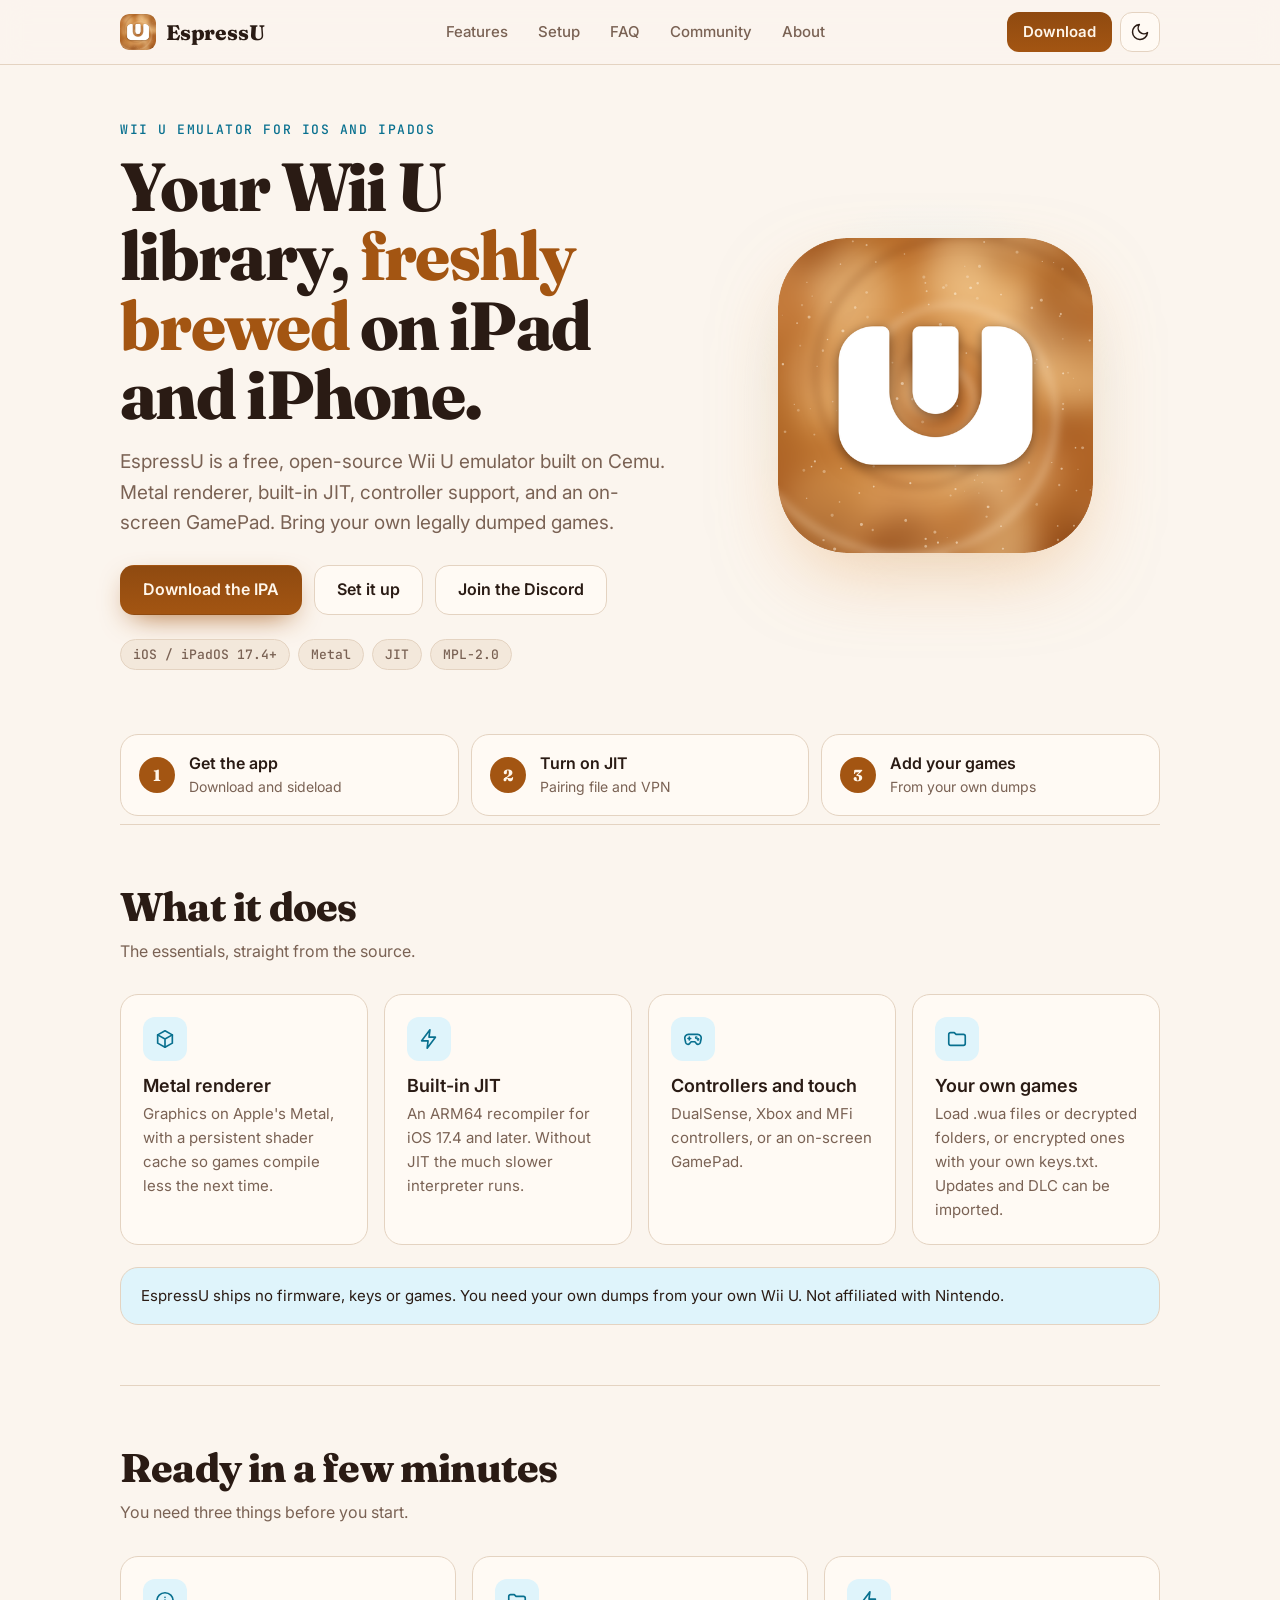
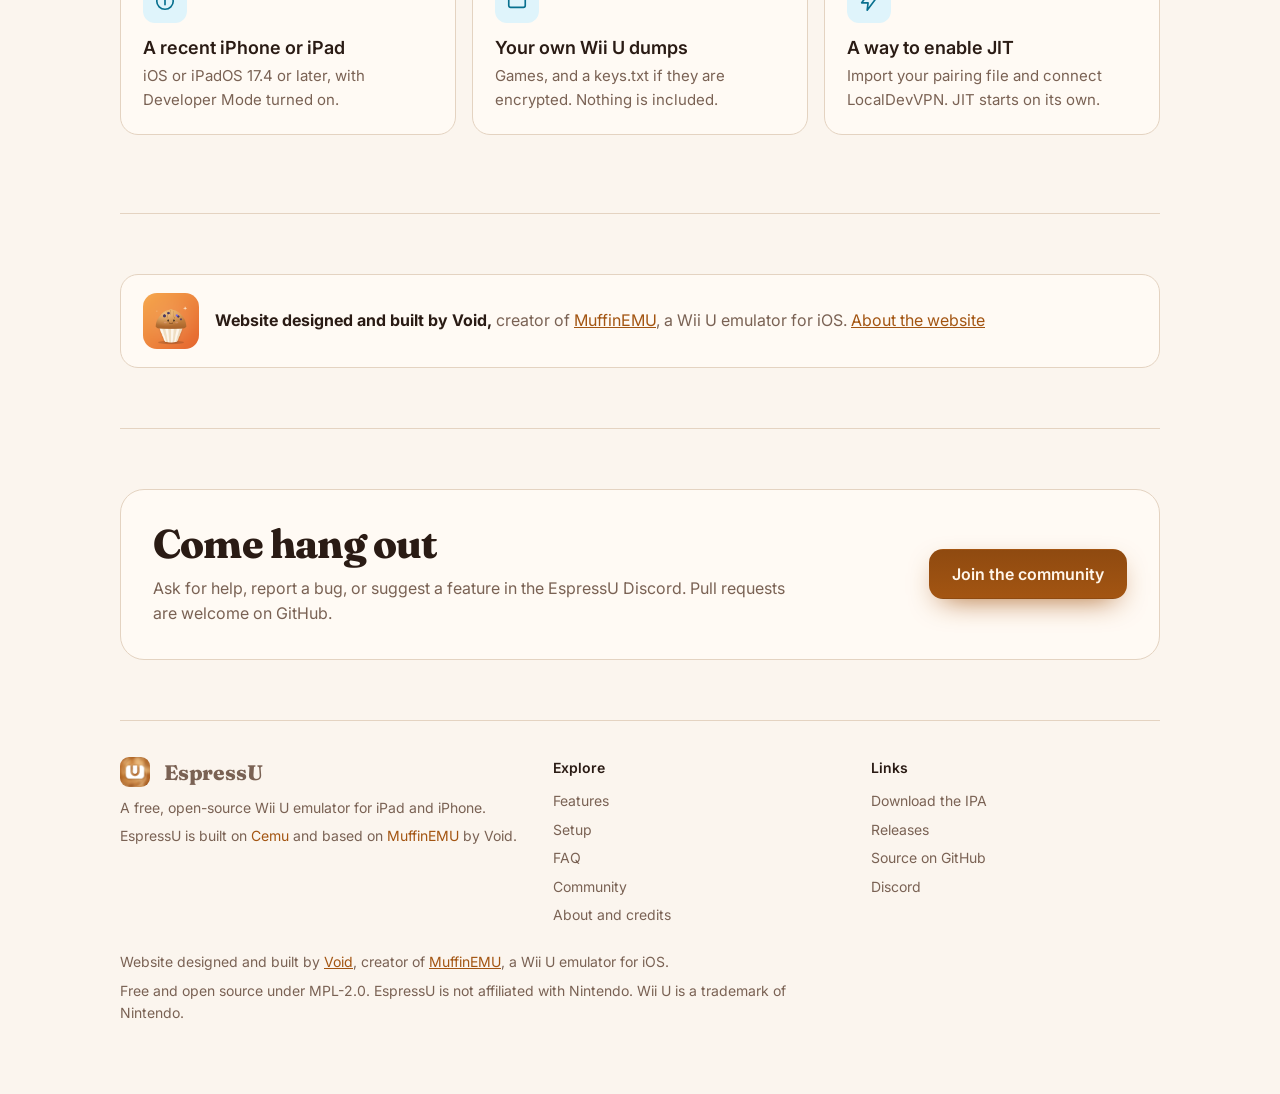
==== index.html @ 62f441fb "Initial commit" ====
<!doctype html>
<html lang="en">
<head>
<meta charset="utf-8">
<meta name="viewport" content="width=device-width, initial-scale=1, viewport-fit=cover">
<title>EspressU - Wii U games on iPad and iPhone</title>
<link rel="icon" href="assets/icon.png">
<meta name="description" content="EspressU is a free, open-source Wii U emulator for iPad and iPhone, built on Cemu. Bring your own legally dumped games.">
<meta name="author" content="Void (MuffinEMU)">
<meta property="og:title" content="EspressU - Wii U games on iPad and iPhone"><meta property="og:description" content="EspressU is a free, open-source Wii U emulator for iPad and iPhone, built on Cemu. Bring your own legally dumped games."><meta property="og:image" content="assets/icon.png"><meta property="og:image:alt" content="The EspressU app icon: a white Wii U logo on a swirl of coffee crema">
<link rel="preconnect" href="https://fonts.googleapis.com"><link rel="preconnect" href="https://fonts.gstatic.com" crossorigin>
<link href="https://fonts.googleapis.com/css2?family=Fraunces:opsz,wght@9..144,600;9..144,800&family=Inter:wght@400;500;600&family=JetBrains+Mono:wght@500&display=swap" rel="stylesheet">
<link rel="stylesheet" href="assets/style.css">
<script>try{var t=localStorage.getItem('espressu-theme');if(t)document.documentElement.setAttribute('data-theme',t)}catch(e){}</script>
</head>
<body>
<a class="skip" href="#main">Skip to content</a>
<header class="bar">
  <div class="bar-in">
    <a class="brand" href="index.html" aria-label="EspressU home"><img src="assets/icon.png" width="36" height="36" alt="">EspressU</a>
    <nav class="main" id="nav" aria-label="Main"><a href="features.html">Features</a><a href="setup.html">Setup</a><a href="faq.html">FAQ</a><a href="community.html">Community</a><a href="about.html">About</a></nav>
    <div class="tools">
      <a class="get" href="https://github.com/EspressU/EspressU-Emu/releases/download/v1.0/EspressU-1.0.ipa" download>Download</a>
      <button class="icon-btn" id="theme" type="button" aria-label="Switch light or dark theme" title="Theme"><svg viewBox="0 0 24 24" width="20" height="20" fill="none" stroke="currentColor" stroke-width="1.8" stroke-linecap="round" stroke-linejoin="round" aria-hidden="true"><path d="M21 12.8A9 9 0 1 1 11.2 3a7 7 0 0 0 9.8 9.8z"/></svg></button>
      <button class="icon-btn burger" id="burger" type="button" aria-label="Open menu" aria-expanded="false" aria-controls="nav"><svg viewBox="0 0 24 24" width="20" height="20" fill="none" stroke="currentColor" stroke-width="1.8" stroke-linecap="round" stroke-linejoin="round" aria-hidden="true"><path d="M4 7h16M4 12h16M4 17h16"/></svg></button>
    </div>
  </div>
  <div class="progress" id="progress"></div>
</header>
<div class="wrap">
<main id="main">
<div class="hero" id="top">
  <div>
    <div class="eyebrow">Wii U emulator for iOS and iPadOS</div>
    <h1>Your Wii U library, <em>freshly brewed</em> on iPad and iPhone.</h1>
    <p class="lead">EspressU is a free, open-source Wii U emulator built on Cemu. Metal renderer, built-in JIT, controller support, and an on-screen GamePad. Bring your own legally dumped games.</p>
    <div class="cta"><a class="btn main" href="https://github.com/EspressU/EspressU-Emu/releases/download/v1.0/EspressU-1.0.ipa" download>Download the IPA</a><a class="btn alt" href="setup.html">Set it up</a><a class="btn alt" href="https://discord.gg/HPRJGXTEt8">Join the Discord</a></div>
    <div class="pills"><span class="pill">iOS / iPadOS 17.4+</span><span class="pill">Metal</span><span class="pill">JIT</span><span class="pill">MPL-2.0</span></div>
  </div>
  <div class="art"><img src="assets/icon.png" alt="EspressU app icon"></div>
</div>
<div class="quick" aria-label="Quick start">
  <a href="setup.html#step-1"><span class="num">1</span><span><b>Get the app</b><span>Download and sideload</span></span></a>
  <a href="setup.html#step-4"><span class="num">2</span><span><b>Turn on JIT</b><span>Pairing file and VPN</span></span></a>
  <a href="setup.html#step-5"><span class="num">3</span><span><b>Add your games</b><span>From your own dumps</span></span></a>
</div>
<section id="features">
  <h2>What it does</h2><p class="sub">The essentials, straight from the source.</p>
  <div class="grid">
    <a class="card" href="features.html#graphics" style="text-decoration:none;display:block"><div class="ico"><svg viewBox="0 0 24 24" width="22" height="22" fill="none" stroke="currentColor" stroke-width="1.8" stroke-linecap="round" stroke-linejoin="round" aria-hidden="true"><path d="M12 3l8 4.5v9L12 21l-8-4.5v-9z"/><path d="M12 12l8-4.5M12 12L4 7.5M12 12v9"/></svg></div><h3>Metal renderer</h3><p>Graphics on Apple's Metal, with a persistent shader cache so games compile less the next time.</p></a>
    <a class="card" href="features.html#jit" style="text-decoration:none;display:block"><div class="ico"><svg viewBox="0 0 24 24" width="22" height="22" fill="none" stroke="currentColor" stroke-width="1.8" stroke-linecap="round" stroke-linejoin="round" aria-hidden="true"><path d="M13 2L4 14h7l-1 8 9-12h-7z"/></svg></div><h3>Built-in JIT</h3><p>An ARM64 recompiler for iOS 17.4 and later. Without JIT the much slower interpreter runs.</p></a>
    <a class="card" href="features.html#controls" style="text-decoration:none;display:block"><div class="ico"><svg viewBox="0 0 24 24" width="22" height="22" fill="none" stroke="currentColor" stroke-width="1.8" stroke-linecap="round" stroke-linejoin="round" aria-hidden="true"><path d="M7 7h10a4 4 0 0 1 3.9 4.9l-1 4.2a2.5 2.5 0 0 1-4.2.9L14 15h-4l-1.7 2a2.5 2.5 0 0 1-4.2-.9l-1-4.2A4 4 0 0 1 7 7z"/><path d="M8 10v3M6.5 11.5h3"/><circle cx="15.5" cy="10.5" r=".6"/><circle cx="17.5" cy="12.5" r=".6"/></svg></div><h3>Controllers and touch</h3><p>DualSense, Xbox and MFi controllers, or an on-screen GamePad.</p></a>
    <a class="card" href="features.html#games" style="text-decoration:none;display:block"><div class="ico"><svg viewBox="0 0 24 24" width="22" height="22" fill="none" stroke="currentColor" stroke-width="1.8" stroke-linecap="round" stroke-linejoin="round" aria-hidden="true"><path d="M3 7a2 2 0 0 1 2-2h4l2 2h8a2 2 0 0 1 2 2v8a2 2 0 0 1-2 2H5a2 2 0 0 1-2-2z"/></svg></div><h3>Your own games</h3><p>Load .wua files or decrypted folders, or encrypted ones with your own keys.txt. Updates and DLC can be imported.</p></a>
  </div>
  <div class="note">EspressU ships no firmware, keys or games. You need your own dumps from your own Wii U. Not affiliated with Nintendo.</div>
</section>
<section>
  <h2>Ready in a few minutes</h2><p class="sub">You need three things before you start.</p>
  <div class="cards3">
    <a class="card" href="setup.html" style="text-decoration:none;display:block"><div class="ico"><svg viewBox="0 0 24 24" width="22" height="22" fill="none" stroke="currentColor" stroke-width="1.8" stroke-linecap="round" stroke-linejoin="round" aria-hidden="true"><circle cx="12" cy="12" r="9"/><path d="M12 11v5M12 8h.01"/></svg></div><h3>A recent iPhone or iPad</h3><p>iOS or iPadOS 17.4 or later, with Developer Mode turned on.</p></a>
    <a class="card" href="faq.html" style="text-decoration:none;display:block"><div class="ico"><svg viewBox="0 0 24 24" width="22" height="22" fill="none" stroke="currentColor" stroke-width="1.8" stroke-linecap="round" stroke-linejoin="round" aria-hidden="true"><path d="M3 7a2 2 0 0 1 2-2h4l2 2h8a2 2 0 0 1 2 2v8a2 2 0 0 1-2 2H5a2 2 0 0 1-2-2z"/></svg></div><h3>Your own Wii U dumps</h3><p>Games, and a keys.txt if they are encrypted. Nothing is included.</p></a>
    <a class="card" href="setup.html#step-4" style="text-decoration:none;display:block"><div class="ico"><svg viewBox="0 0 24 24" width="22" height="22" fill="none" stroke="currentColor" stroke-width="1.8" stroke-linecap="round" stroke-linejoin="round" aria-hidden="true"><path d="M13 2L4 14h7l-1 8 9-12h-7z"/></svg></div><h3>A way to enable JIT</h3><p>Import your pairing file and connect LocalDevVPN. JIT starts on its own.</p></a>
  </div>
</section>
<section>
  <div class="byline"><img src="assets/muffinemu.png" width="56" height="56" alt="The MuffinEMU icon, a smiling muffin"><p><strong>Website designed and built by Void,</strong> creator of <a href="https://github.com/MuffinEMU/Muffin-EMU">MuffinEMU</a>, a Wii U emulator for iOS. <a href="about.html#built-by">About the website</a></p></div>
</section>
<section>
  <div class="community"><div><h2>Come hang out</h2><p class="sub" style="margin:0">Ask for help, report a bug, or suggest a feature in the EspressU Discord. Pull requests are welcome on GitHub.</p></div><a class="btn main" href="community.html">Join the community</a></div>
</section>
</main>
<footer>
  <div class="foot-grid">
    <div><a class="brand" href="index.html" style="margin-bottom:10px"><img src="assets/icon.png" width="30" height="30" alt="">EspressU</a>
      <p>A free, open-source Wii U emulator for iPad and iPhone.</p>
      <p>EspressU is built on <a href="https://github.com/cemu-project/Cemu">Cemu</a> and based on <a href="https://github.com/MuffinEMU/Muffin-EMU">MuffinEMU</a> by Void.</p></div>
    <div><p class="ft">Explore</p><a href="features.html">Features</a><a href="setup.html">Setup</a><a href="faq.html">FAQ</a><a href="community.html">Community</a><a href="about.html">About and credits</a></div>
    <div><p class="ft">Links</p><a href="https://github.com/EspressU/EspressU-Emu/releases/download/v1.0/EspressU-1.0.ipa" download>Download the IPA</a><a href="https://github.com/EspressU/EspressU-Emu/releases">Releases</a><a href="https://github.com/EspressU/EspressU-Emu">Source on GitHub</a><a href="https://discord.gg/HPRJGXTEt8">Discord</a></div>
  </div>
  <p style="margin-top:22px">Website designed and built by <a href="about.html#built-by">Void</a>, creator of <a href="https://github.com/MuffinEMU/Muffin-EMU">MuffinEMU</a>, a Wii U emulator for iOS.</p>
  <p>Free and open source under MPL-2.0. EspressU is not affiliated with Nintendo. Wii U is a trademark of Nintendo.</p>
</footer>
</div>
<a class="icon-btn top" id="totop" href="#main" aria-label="Back to top"><svg viewBox="0 0 24 24" width="20" height="20" fill="none" stroke="currentColor" stroke-width="1.8" stroke-linecap="round" stroke-linejoin="round" aria-hidden="true"><path d="M6 15l6-6 6 6"/></svg></a>
<div class="toast" id="toast" role="status" aria-live="polite"></div>
<script src="assets/site.js"></script>
</body>
</html>
---- assets/style.css ----
:root{
  --bg:#1a1210; --bg2:#231916; --card:#2b201c; --line:#3d2e28;
  --fg:#f6ece3; --muted:#bfa99b; --crema:#e8a766; --crema2:#f4c48d; --blue:#35c3f0; --blue-d:#0b2a36;
  --glass:rgba(26,18,16,.78); --radius:18px; --ok:#7bd88f; --on:#2a1608;
}
@media (prefers-color-scheme: light){
  :root:not([data-theme="dark"]){
    --bg:#fbf5ee; --bg2:#f3e8db; --card:#fffaf4; --line:#e4d3c1;
    --fg:#2a1b14; --muted:#7a6254; --crema:#a35512; --crema2:#8f4a10; --blue:#08708f; --blue-d:#dff4fb;
    --glass:rgba(251,245,238,.82); --ok:#1f8a3b; --on:#fff6ea;
  }
}
:root[data-theme="light"]{
  --bg:#fbf5ee; --bg2:#f3e8db; --card:#fffaf4; --line:#e4d3c1;
  --fg:#2a1b14; --muted:#7a6254; --crema:#a35512; --crema2:#8f4a10; --blue:#08708f; --blue-d:#dff4fb;
  --glass:rgba(251,245,238,.82); --ok:#1f8a3b; --on:#fff6ea;
}
*{box-sizing:border-box}
html{scroll-behavior:smooth;scroll-padding-top:84px}
@media (prefers-reduced-motion: reduce){html{scroll-behavior:auto}*{animation:none!important;transition:none!important}}
body{margin:0;background:var(--bg);color:var(--fg);font:16px/1.6 Inter,system-ui,sans-serif;
  padding-left:max(16px,env(safe-area-inset-left,0px));padding-right:max(16px,env(safe-area-inset-right,0px));}
a{color:inherit}
:focus-visible{outline:3px solid var(--blue);outline-offset:3px;border-radius:8px}
.wrap{max-width:1040px;margin:0 auto}
.skip{position:absolute;left:-999px;top:8px;background:var(--crema);color:var(--on);padding:8px 14px;border-radius:10px;z-index:50}
.skip:focus{left:8px}

/* header */
.bar{position:sticky;top:0;z-index:40;margin:0 calc(50% - 50vw);padding:0 max(16px,calc(50vw - 520px));background:var(--glass);
  backdrop-filter:saturate(1.4) blur(14px);-webkit-backdrop-filter:saturate(1.4) blur(14px);border-bottom:1px solid var(--line)}
.bar-in{display:flex;align-items:center;justify-content:space-between;gap:12px;height:64px}
.progress{position:absolute;left:0;bottom:-1px;height:2px;width:0;background:linear-gradient(90deg,var(--blue),var(--crema))}
.brand{display:flex;align-items:center;gap:10px;font:800 21px Fraunces,Georgia,serif;text-decoration:none;letter-spacing:-.01em}
.brand img{border-radius:9px}
nav.main{display:flex;gap:4px;align-items:center}
nav.main a{padding:8px 13px;border-radius:999px;text-decoration:none;color:var(--muted);font-weight:500;font-size:15px;transition:background .15s,color .15s}
nav.main a:hover{background:var(--bg2);color:var(--fg)}
nav.main a[aria-current]{background:var(--bg2);color:var(--fg);box-shadow:inset 0 -2px 0 var(--crema)}
.tools{display:flex;gap:8px;align-items:center}
.icon-btn{width:40px;height:40px;padding:0;line-height:1;-webkit-appearance:none;appearance:none;border-radius:12px;border:1px solid var(--line);background:var(--card);color:var(--fg);display:grid;place-items:center;cursor:pointer}
.icon-btn:hover{border-color:var(--blue)}
.burger{display:none}
.get{display:inline-flex;align-items:center;justify-content:center;height:40px;padding:0 16px;line-height:1.2;border-radius:12px;font-weight:600;font-size:15px;text-decoration:none;
  background:linear-gradient(180deg,var(--crema2),var(--crema));color:var(--on)}
.get:hover{filter:brightness(1.06)}

/* hero */
.hero{display:grid;grid-template-columns:1.1fr .9fr;gap:40px;align-items:center;padding:56px 0 64px}
.hero>*{min-width:0}
.eyebrow{font:500 13px 'JetBrains Mono',monospace;letter-spacing:.12em;text-transform:uppercase;color:var(--blue)}
h1{font:800 clamp(38px,6.4vw,68px)/1.02 Fraunces,Georgia,serif;letter-spacing:-.025em;margin:14px 0 18px;text-wrap:balance}
h1 em{font-style:normal;color:var(--crema)}
.lead{font-size:19px;color:var(--muted);max-width:34em;margin:0 0 26px}
.cta{display:flex;gap:12px;flex-wrap:wrap}
.btn{display:inline-flex;align-items:center;justify-content:center;text-align:center;gap:8px;min-height:50px;padding:0 22px;line-height:1.2;-webkit-appearance:none;appearance:none;border-radius:14px;font-weight:600;text-decoration:none;border:1px solid var(--line);cursor:pointer;font:inherit;font-weight:600;color:inherit;background:none}
.btn.main{background:linear-gradient(180deg,var(--crema2),var(--crema));color:var(--on);border-color:transparent;box-shadow:0 10px 30px -12px var(--crema)}
.btn.main:hover{filter:brightness(1.06)}
.btn.alt{background:var(--card)}
.btn.alt:hover{border-color:var(--blue)}
.pills{display:flex;gap:8px;flex-wrap:wrap;margin-top:24px}
.pill{font:500 13px 'JetBrains Mono',monospace;padding:6px 12px;border-radius:999px;background:var(--bg2);border:1px solid var(--line);color:var(--muted)}
.art{position:relative;aspect-ratio:1/1;max-width:100%;display:grid;place-items:center}
.art::before{content:"";position:absolute;inset:4%;border-radius:50%;background:radial-gradient(circle,var(--blue-d),transparent 68%)}
.art img{position:relative;width:70%;height:auto;border-radius:22%;box-shadow:0 30px 80px -20px rgba(232,167,102,.55)}

/* quick path */
.quick{display:grid;grid-template-columns:repeat(3,1fr);gap:12px;margin:0 0 8px}
.quick a{display:flex;gap:14px;align-items:center;padding:16px 18px;border:1px solid var(--line);border-radius:var(--radius);background:var(--card);text-decoration:none;transition:border-color .15s,transform .15s}
.quick a:hover{border-color:var(--blue);transform:translateY(-2px)}
.quick b{font-weight:600}
.quick span span{display:block;color:var(--muted);font-size:14px}
.quick .num{display:grid;color:var(--on)}
.num{flex:none;width:36px;height:36px;border-radius:50%;background:var(--crema);color:var(--on);display:grid;place-items:center;font:800 16px Fraunces,serif}

section{padding:60px 0;border-top:1px solid var(--line)}
section.first{border-top:0}
h2{font:800 clamp(28px,4.5vw,40px)/1.1 Fraunces,Georgia,serif;letter-spacing:-.02em;margin:0 0 10px;text-wrap:balance}
.sub{color:var(--muted);margin:0 0 30px;max-width:40em}
.grid{display:grid;grid-template-columns:repeat(auto-fit,minmax(230px,1fr));gap:16px}
.card{background:var(--card);border:1px solid var(--line);border-radius:var(--radius);padding:22px}
.card h3,.card h2{margin:0 0 6px;font:600 18px Inter,sans-serif;letter-spacing:0}
.card p{margin:0;color:var(--muted);font-size:15px}
.ico{width:44px;height:44px;border-radius:12px;display:grid;place-items:center;background:var(--blue-d);color:var(--blue);margin-bottom:14px}
.note{margin-top:22px;padding:16px 20px;border-radius:var(--radius);background:var(--blue-d);border:1px solid var(--line);font-size:15px}

/* setup checklist */
.setup-head{display:flex;align-items:end;justify-content:space-between;gap:16px;flex-wrap:wrap;margin-bottom:6px}
.meter{display:flex;align-items:center;gap:12px;color:var(--muted);font-size:14px}
.meter-bar{width:160px;height:8px;border-radius:99px;background:var(--bg2);overflow:hidden;border:1px solid var(--line)}
.meter-bar i{display:block;height:100%;width:0;background:linear-gradient(90deg,var(--blue),var(--ok));transition:width .3s}
ol.steps{list-style:none;margin:0;padding:0;display:grid;gap:12px}
ol.steps li{background:var(--card);border:1px solid var(--line);border-radius:var(--radius);padding:16px 18px;display:grid;grid-template-columns:auto 1fr auto;gap:14px;align-items:center;transition:border-color .2s,opacity .2s}
ol.steps li.done{opacity:.62;border-color:var(--ok)}
ol.steps li.done .t{text-decoration:line-through;text-decoration-color:var(--muted)}
.chk{appearance:none;width:30px;height:30px;border-radius:50%;border:2px solid var(--line);background:var(--bg2);cursor:pointer;display:grid;place-items:center;margin:0;flex:none}
.chk:checked{background:var(--ok);border-color:var(--ok)}
.chk:checked::after{content:"";width:8px;height:14px;border:solid #0d2514;border-width:0 3px 3px 0;transform:rotate(45deg) translate(-1px,-1px)}
.steps .t{font-weight:600;display:block}
.steps .d{color:var(--muted);font-size:15px}
.steps .act{display:flex;gap:8px;flex-wrap:wrap;justify-content:flex-end;align-items:center;align-self:center}
.mini{display:inline-flex;align-items:center;justify-content:center;text-align:center;min-height:40px;padding:0 16px;line-height:1.2;-webkit-appearance:none;appearance:none;border-radius:10px;border:1px solid var(--line);background:var(--bg2);font-weight:600;font-size:14px;text-decoration:none;color:inherit;cursor:pointer;font-family:inherit}
.mini:hover{border-color:var(--blue)}
.mini.dl{background:linear-gradient(180deg,var(--crema2),var(--crema));color:var(--on);border-color:transparent}
.reset{background:none;border:0;color:var(--muted);text-decoration:underline;cursor:pointer;font:inherit;font-size:14px;padding:0}

/* themes */
.chips{display:flex;flex-wrap:wrap;gap:8px}
.chip{padding:7px 14px;border-radius:999px;background:var(--card);border:1px solid var(--line);font-size:14px}

/* faq */
details{background:var(--card);border:1px solid var(--line);border-radius:var(--radius);padding:0 20px;margin-bottom:10px}
details[open]{border-color:var(--blue)}
summary{cursor:pointer;padding:16px 0;font-weight:600;list-style:none;display:flex;justify-content:space-between;gap:16px;align-items:center}
summary::-webkit-details-marker{display:none}
summary::after{content:"+";font:600 22px Inter;color:var(--blue);transition:transform .2s}
details[open] summary::after{transform:rotate(45deg)}
details p{margin:0 0 16px;color:var(--muted)}

.community{display:grid;grid-template-columns:1fr auto;gap:24px;align-items:center;background:var(--card);border:1px solid var(--line);border-radius:24px;padding:32px}
.community>*{min-width:0}
footer{padding:36px 0 64px;border-top:1px solid var(--line);color:var(--muted);font-size:14px}
footer p{margin:6px 0;max-width:48em}
footer a{color:var(--crema)}
.top{position:fixed;right:max(16px,env(safe-area-inset-right,0px));bottom:max(16px,env(safe-area-inset-bottom,0px));opacity:0;pointer-events:none;transition:opacity .2s;z-index:30}
.top.show{opacity:1;pointer-events:auto}
.toast{position:fixed;left:50%;bottom:24px;transform:translateX(-50%) translateY(20px);background:var(--fg);color:var(--bg);padding:10px 18px;border-radius:12px;font-size:14px;opacity:0;transition:.2s;z-index:60;pointer-events:none}
.toast.show{opacity:1;transform:translateX(-50%)}

@media (max-width:820px){
  nav.main{position:absolute;left:0;right:0;top:64px;flex-direction:column;align-items:stretch;padding:10px max(16px,env(safe-area-inset-left,0px)) 14px;background:var(--bg);border-bottom:1px solid var(--line);display:none}
  nav.main.open{display:flex}
  nav.main a{padding:12px 14px;font-size:16px}
  .burger{display:grid}
  .get{display:none}
  .hero{grid-template-columns:1fr;padding:32px 0 44px}
  .art{max-width:240px;margin:0 auto;order:-1}
  .quick{grid-template-columns:1fr}
  .community{grid-template-columns:1fr}
  ol.steps li{grid-template-columns:auto 1fr}
  ol.steps .act{grid-column:1/-1;justify-content:center}
}

/* inner pages */
.page-hero{padding:48px 0 28px}
.crumb{font:500 13px 'JetBrains Mono',monospace;letter-spacing:.08em;text-transform:uppercase;color:var(--muted);margin-bottom:10px}
.crumb a{color:var(--blue);text-decoration:none}
.page-hero h1{font-size:clamp(34px,5.4vw,54px);margin:6px 0 12px}
.split{display:grid;grid-template-columns:220px 1fr;gap:40px;align-items:start}
.split>*{min-width:0}
.toc{position:sticky;top:90px;display:grid;gap:2px;font-size:15px}
.toc a{padding:7px 12px;border-radius:10px;color:var(--muted);text-decoration:none;border-left:2px solid var(--line)}
.toc a:hover{color:var(--fg);background:var(--bg2)}
.toc a[aria-current="true"]{color:var(--fg);border-left-color:var(--crema);background:var(--bg2)}
.block{padding:8px 0 40px}
.block h2{font-size:clamp(24px,3.4vw,32px);margin:0 0 10px}
.prose p{max-width:44em;color:var(--muted);margin:0 0 14px}
.prose ul{color:var(--muted);padding-left:20px;max-width:44em}
.prose li{margin:6px 0}
.prose strong{color:var(--fg)}
.cards3{display:grid;grid-template-columns:repeat(auto-fit,minmax(260px,1fr));gap:16px;margin:18px 0}
.next{display:flex;justify-content:space-between;align-items:center;gap:12px;flex-wrap:wrap;margin:40px 0 0;padding:28px 0;border-top:1px solid var(--line)}
.search{width:100%;max-width:460px;padding:12px 16px;border-radius:14px;border:1px solid var(--line);background:var(--card);color:var(--fg);font:inherit;margin-bottom:20px}
.empty{color:var(--muted);display:none}
.kbd{font:500 13px 'JetBrains Mono',monospace;background:var(--bg2);border:1px solid var(--line);border-radius:6px;padding:1px 7px}
.foot-grid{display:grid;grid-template-columns:1.4fr 1fr 1fr;gap:28px;align-items:start}
.foot-grid .ft{margin:0 0 8px;color:var(--fg);font-size:14px;font-weight:600}
.foot-grid a{display:block;color:var(--muted);text-decoration:none;padding:3px 0}
.foot-grid a:hover{color:var(--crema)}
.foot-grid p a{display:inline;padding:0;color:var(--crema)}
.foot-grid .brand{display:flex;padding:0;gap:14px}
@media (max-width:820px){.split{grid-template-columns:1fr}.toc{position:static;grid-auto-flow:column;overflow-x:auto;gap:6px}.toc a{border-left:0;border-bottom:2px solid var(--line);white-space:nowrap}.foot-grid{grid-template-columns:1fr}}

.byline{display:flex;gap:16px;align-items:center;padding:18px 22px;border:1px solid var(--line);border-radius:var(--radius);background:var(--card)}
.byline img{border-radius:14px;flex:none}
.byline p{margin:0;color:var(--muted)}
.byline strong{color:var(--fg)}
.byline a{color:var(--crema)}
.byline.big{align-items:flex-start;margin:6px 0 18px}
.byline.big img{border-radius:18px}
.byline.big p+p{margin-top:10px}
@media (max-width:560px){.byline.big{flex-direction:column}}
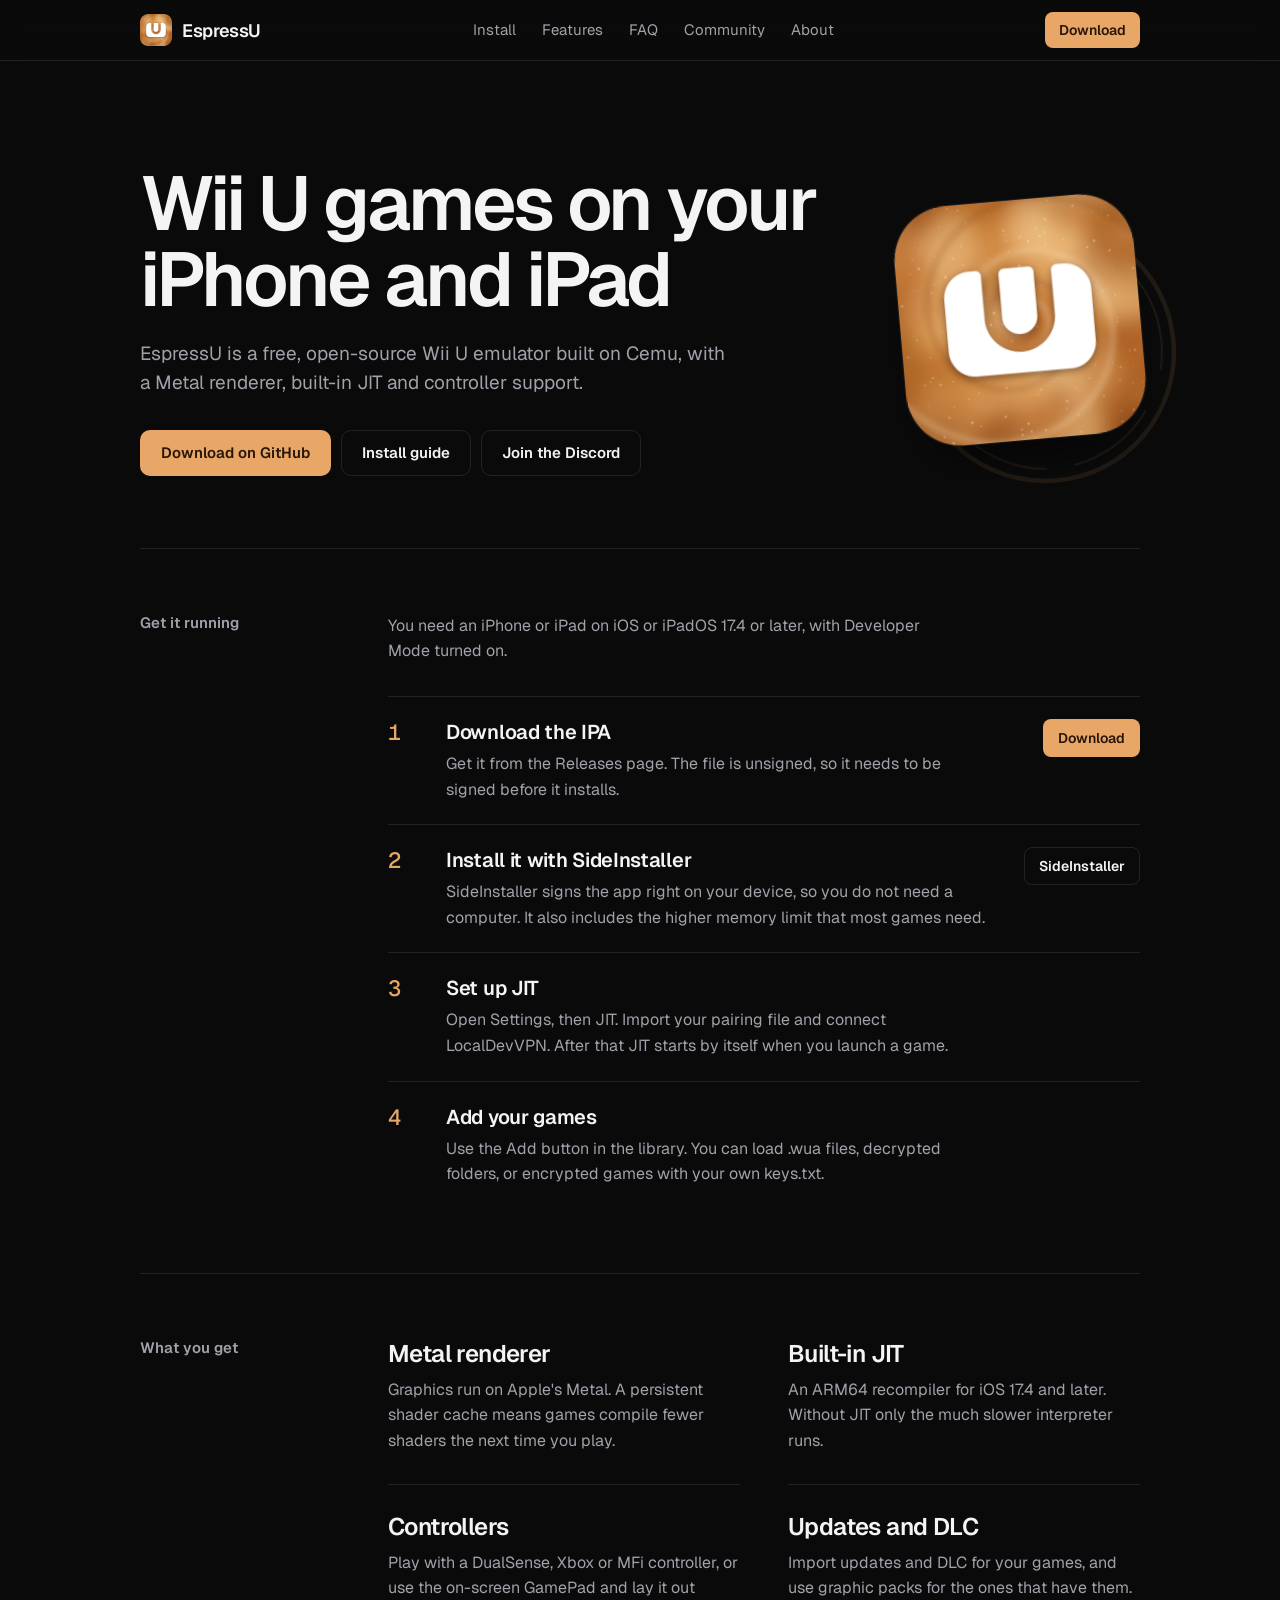
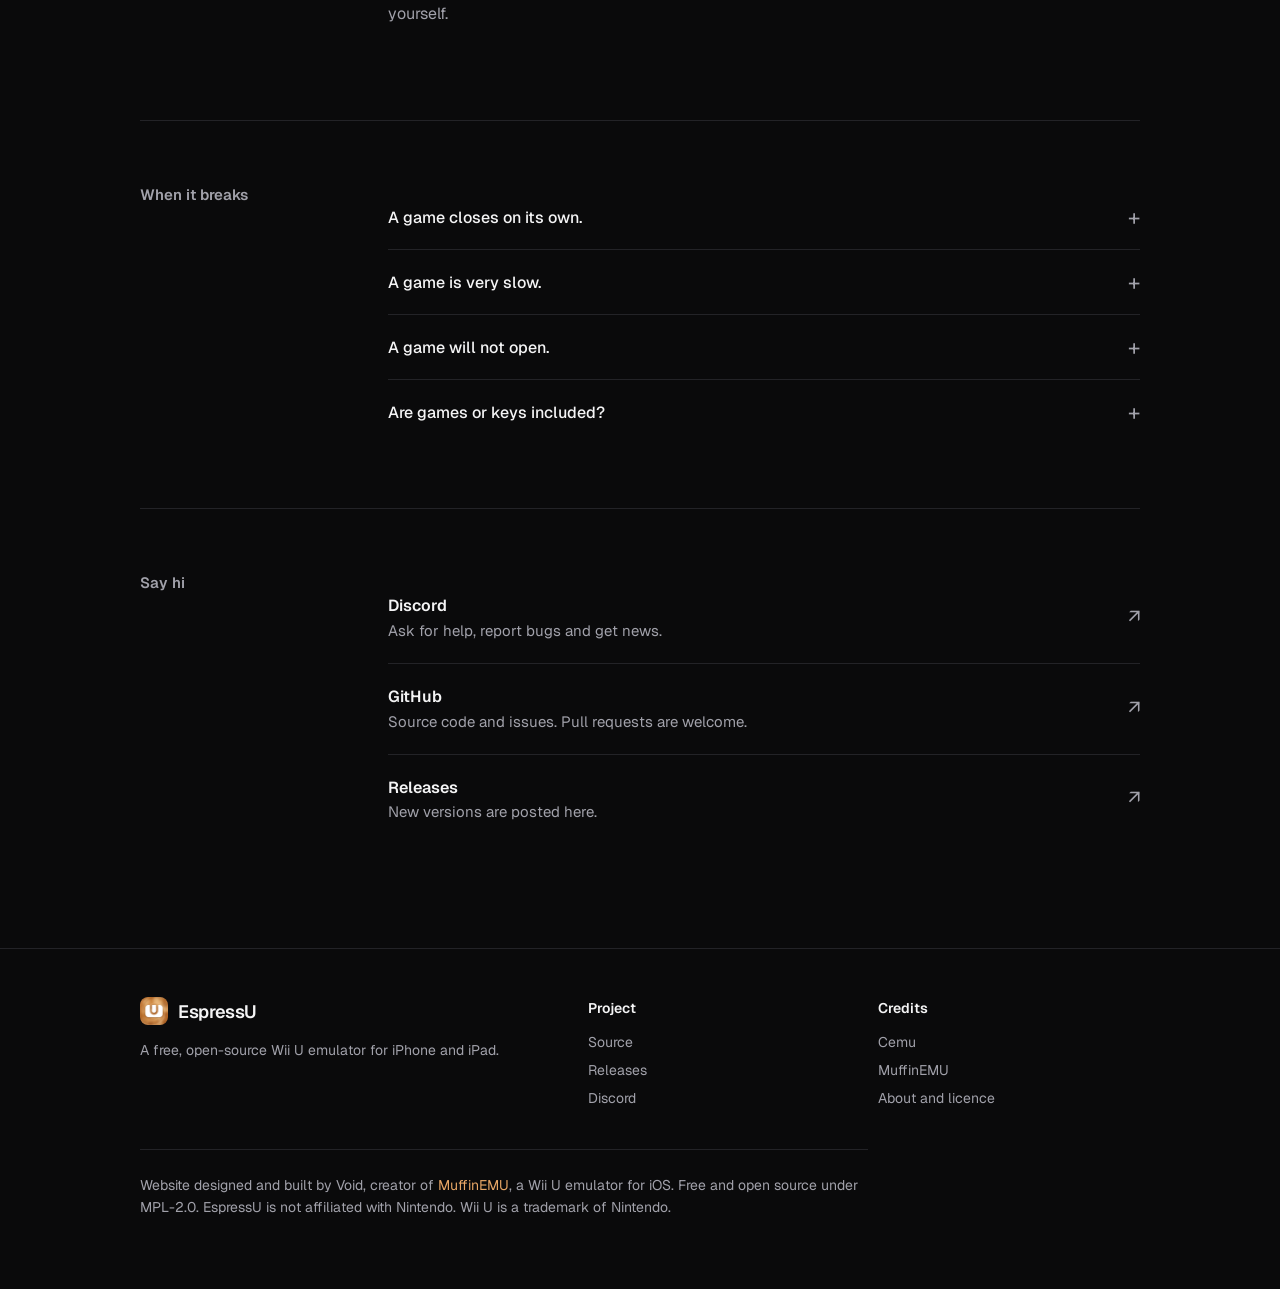
==== commit 98148233: "Redesign website as a single dark page Rebuild the site as one page with Install, Features, FAQ and " ====
--- a/index.html
+++ b/index.html
@@ -1,88 +1,51 @@
-<!doctype html>
-<html lang="en">
-<head>
-<meta charset="utf-8">
-<meta name="viewport" content="width=device-width, initial-scale=1, viewport-fit=cover">
-<title>EspressU - Wii U games on iPad and iPhone</title>
-<link rel="icon" href="assets/icon.png">
-<meta name="description" content="EspressU is a free, open-source Wii U emulator for iPad and iPhone, built on Cemu. Bring your own legally dumped games.">
-<meta name="author" content="Void (MuffinEMU)">
-<meta property="og:title" content="EspressU - Wii U games on iPad and iPhone"><meta property="og:description" content="EspressU is a free, open-source Wii U emulator for iPad and iPhone, built on Cemu. Bring your own legally dumped games."><meta property="og:image" content="assets/icon.png"><meta property="og:image:alt" content="The EspressU app icon: a white Wii U logo on a swirl of coffee crema">
-<link rel="preconnect" href="https://fonts.googleapis.com"><link rel="preconnect" href="https://fonts.gstatic.com" crossorigin>
-<link href="https://fonts.googleapis.com/css2?family=Fraunces:opsz,wght@9..144,600;9..144,800&family=Inter:wght@400;500;600&family=JetBrains+Mono:wght@500&display=swap" rel="stylesheet">
-<link rel="stylesheet" href="assets/style.css">
-<script>try{var t=localStorage.getItem('espressu-theme');if(t)document.documentElement.setAttribute('data-theme',t)}catch(e){}</script>
-</head>
-<body>
-<a class="skip" href="#main">Skip to content</a>
-<header class="bar">
-  <div class="bar-in">
-    <a class="brand" href="index.html" aria-label="EspressU home"><img src="assets/icon.png" width="36" height="36" alt="">EspressU</a>
-    <nav class="main" id="nav" aria-label="Main"><a href="features.html">Features</a><a href="setup.html">Setup</a><a href="faq.html">FAQ</a><a href="community.html">Community</a><a href="about.html">About</a></nav>
-    <div class="tools">
-      <a class="get" href="https://github.com/EspressU/EspressU-Emu/releases/download/v1.0/EspressU-1.0.ipa" download>Download</a>
-      <button class="icon-btn" id="theme" type="button" aria-label="Switch light or dark theme" title="Theme"><svg viewBox="0 0 24 24" width="20" height="20" fill="none" stroke="currentColor" stroke-width="1.8" stroke-linecap="round" stroke-linejoin="round" aria-hidden="true"><path d="M21 12.8A9 9 0 1 1 11.2 3a7 7 0 0 0 9.8 9.8z"/></svg></button>
-      <button class="icon-btn burger" id="burger" type="button" aria-label="Open menu" aria-expanded="false" aria-controls="nav"><svg viewBox="0 0 24 24" width="20" height="20" fill="none" stroke="currentColor" stroke-width="1.8" stroke-linecap="round" stroke-linejoin="round" aria-hidden="true"><path d="M4 7h16M4 12h16M4 17h16"/></svg></button>
-    </div>
-  </div>
-  <div class="progress" id="progress"></div>
-</header>
-<div class="wrap">
-<main id="main">
-<div class="hero" id="top">
-  <div>
-    <div class="eyebrow">Wii U emulator for iOS and iPadOS</div>
-    <h1>Your Wii U library, <em>freshly brewed</em> on iPad and iPhone.</h1>
-    <p class="lead">EspressU is a free, open-source Wii U emulator built on Cemu. Metal renderer, built-in JIT, controller support, and an on-screen GamePad. Bring your own legally dumped games.</p>
-    <div class="cta"><a class="btn main" href="https://github.com/EspressU/EspressU-Emu/releases/download/v1.0/EspressU-1.0.ipa" download>Download the IPA</a><a class="btn alt" href="setup.html">Set it up</a><a class="btn alt" href="https://discord.gg/HPRJGXTEt8">Join the Discord</a></div>
-    <div class="pills"><span class="pill">iOS / iPadOS 17.4+</span><span class="pill">Metal</span><span class="pill">JIT</span><span class="pill">MPL-2.0</span></div>
-  </div>
-  <div class="art"><img src="assets/icon.png" alt="EspressU app icon"></div>
-</div>
-<div class="quick" aria-label="Quick start">
-  <a href="setup.html#step-1"><span class="num">1</span><span><b>Get the app</b><span>Download and sideload</span></span></a>
-  <a href="setup.html#step-4"><span class="num">2</span><span><b>Turn on JIT</b><span>Pairing file and VPN</span></span></a>
-  <a href="setup.html#step-5"><span class="num">3</span><span><b>Add your games</b><span>From your own dumps</span></span></a>
-</div>
-<section id="features">
-  <h2>What it does</h2><p class="sub">The essentials, straight from the source.</p>
-  <div class="grid">
-    <a class="card" href="features.html#graphics" style="text-decoration:none;display:block"><div class="ico"><svg viewBox="0 0 24 24" width="22" height="22" fill="none" stroke="currentColor" stroke-width="1.8" stroke-linecap="round" stroke-linejoin="round" aria-hidden="true"><path d="M12 3l8 4.5v9L12 21l-8-4.5v-9z"/><path d="M12 12l8-4.5M12 12L4 7.5M12 12v9"/></svg></div><h3>Metal renderer</h3><p>Graphics on Apple's Metal, with a persistent shader cache so games compile less the next time.</p></a>
-    <a class="card" href="features.html#jit" style="text-decoration:none;display:block"><div class="ico"><svg viewBox="0 0 24 24" width="22" height="22" fill="none" stroke="currentColor" stroke-width="1.8" stroke-linecap="round" stroke-linejoin="round" aria-hidden="true"><path d="M13 2L4 14h7l-1 8 9-12h-7z"/></svg></div><h3>Built-in JIT</h3><p>An ARM64 recompiler for iOS 17.4 and later. Without JIT the much slower interpreter runs.</p></a>
-    <a class="card" href="features.html#controls" style="text-decoration:none;display:block"><div class="ico"><svg viewBox="0 0 24 24" width="22" height="22" fill="none" stroke="currentColor" stroke-width="1.8" stroke-linecap="round" stroke-linejoin="round" aria-hidden="true"><path d="M7 7h10a4 4 0 0 1 3.9 4.9l-1 4.2a2.5 2.5 0 0 1-4.2.9L14 15h-4l-1.7 2a2.5 2.5 0 0 1-4.2-.9l-1-4.2A4 4 0 0 1 7 7z"/><path d="M8 10v3M6.5 11.5h3"/><circle cx="15.5" cy="10.5" r=".6"/><circle cx="17.5" cy="12.5" r=".6"/></svg></div><h3>Controllers and touch</h3><p>DualSense, Xbox and MFi controllers, or an on-screen GamePad.</p></a>
-    <a class="card" href="features.html#games" style="text-decoration:none;display:block"><div class="ico"><svg viewBox="0 0 24 24" width="22" height="22" fill="none" stroke="currentColor" stroke-width="1.8" stroke-linecap="round" stroke-linejoin="round" aria-hidden="true"><path d="M3 7a2 2 0 0 1 2-2h4l2 2h8a2 2 0 0 1 2 2v8a2 2 0 0 1-2 2H5a2 2 0 0 1-2-2z"/></svg></div><h3>Your own games</h3><p>Load .wua files or decrypted folders, or encrypted ones with your own keys.txt. Updates and DLC can be imported.</p></a>
-  </div>
-  <div class="note">EspressU ships no firmware, keys or games. You need your own dumps from your own Wii U. Not affiliated with Nintendo.</div>
-</section>
-<section>
-  <h2>Ready in a few minutes</h2><p class="sub">You need three things before you start.</p>
-  <div class="cards3">
-    <a class="card" href="setup.html" style="text-decoration:none;display:block"><div class="ico"><svg viewBox="0 0 24 24" width="22" height="22" fill="none" stroke="currentColor" stroke-width="1.8" stroke-linecap="round" stroke-linejoin="round" aria-hidden="true"><circle cx="12" cy="12" r="9"/><path d="M12 11v5M12 8h.01"/></svg></div><h3>A recent iPhone or iPad</h3><p>iOS or iPadOS 17.4 or later, with Developer Mode turned on.</p></a>
-    <a class="card" href="faq.html" style="text-decoration:none;display:block"><div class="ico"><svg viewBox="0 0 24 24" width="22" height="22" fill="none" stroke="currentColor" stroke-width="1.8" stroke-linecap="round" stroke-linejoin="round" aria-hidden="true"><path d="M3 7a2 2 0 0 1 2-2h4l2 2h8a2 2 0 0 1 2 2v8a2 2 0 0 1-2 2H5a2 2 0 0 1-2-2z"/></svg></div><h3>Your own Wii U dumps</h3><p>Games, and a keys.txt if they are encrypted. Nothing is included.</p></a>
-    <a class="card" href="setup.html#step-4" style="text-decoration:none;display:block"><div class="ico"><svg viewBox="0 0 24 24" width="22" height="22" fill="none" stroke="currentColor" stroke-width="1.8" stroke-linecap="round" stroke-linejoin="round" aria-hidden="true"><path d="M13 2L4 14h7l-1 8 9-12h-7z"/></svg></div><h3>A way to enable JIT</h3><p>Import your pairing file and connect LocalDevVPN. JIT starts on its own.</p></a>
-  </div>
-</section>
-<section>
-  <div class="byline"><img src="assets/muffinemu.png" width="56" height="56" alt="The MuffinEMU icon, a smiling muffin"><p><strong>Website designed and built by Void,</strong> creator of <a href="https://github.com/MuffinEMU/Muffin-EMU">MuffinEMU</a>, a Wii U emulator for iOS. <a href="about.html#built-by">About the website</a></p></div>
-</section>
-<section>
-  <div class="community"><div><h2>Come hang out</h2><p class="sub" style="margin:0">Ask for help, report a bug, or suggest a feature in the EspressU Discord. Pull requests are welcome on GitHub.</p></div><a class="btn main" href="community.html">Join the community</a></div>
-</section>
-</main>
-<footer>
-  <div class="foot-grid">
-    <div><a class="brand" href="index.html" style="margin-bottom:10px"><img src="assets/icon.png" width="30" height="30" alt="">EspressU</a>
-      <p>A free, open-source Wii U emulator for iPad and iPhone.</p>
-      <p>EspressU is built on <a href="https://github.com/cemu-project/Cemu">Cemu</a> and based on <a href="https://github.com/MuffinEMU/Muffin-EMU">MuffinEMU</a> by Void.</p></div>
-    <div><p class="ft">Explore</p><a href="features.html">Features</a><a href="setup.html">Setup</a><a href="faq.html">FAQ</a><a href="community.html">Community</a><a href="about.html">About and credits</a></div>
-    <div><p class="ft">Links</p><a href="https://github.com/EspressU/EspressU-Emu/releases/download/v1.0/EspressU-1.0.ipa" download>Download the IPA</a><a href="https://github.com/EspressU/EspressU-Emu/releases">Releases</a><a href="https://github.com/EspressU/EspressU-Emu">Source on GitHub</a><a href="https://discord.gg/HPRJGXTEt8">Discord</a></div>
-  </div>
-  <p style="margin-top:22px">Website designed and built by <a href="about.html#built-by">Void</a>, creator of <a href="https://github.com/MuffinEMU/Muffin-EMU">MuffinEMU</a>, a Wii U emulator for iOS.</p>
-  <p>Free and open source under MPL-2.0. EspressU is not affiliated with Nintendo. Wii U is a trademark of Nintendo.</p>
-</footer>
-</div>
-<a class="icon-btn top" id="totop" href="#main" aria-label="Back to top"><svg viewBox="0 0 24 24" width="20" height="20" fill="none" stroke="currentColor" stroke-width="1.8" stroke-linecap="round" stroke-linejoin="round" aria-hidden="true"><path d="M6 15l6-6 6 6"/></svg></a>
-<div class="toast" id="toast" role="status" aria-live="polite"></div>
-<script src="assets/site.js"></script>
-</body>
-</html>
+<!doctype html>
+<html lang="en">
+<head>
+<meta charset="utf-8">
+<meta name="viewport" content="width=device-width, initial-scale=1, viewport-fit=cover">
+<title>EspressU - Wii U emulator for iPhone and iPad</title>
+<link rel="icon" href="assets/icon.png">
+<meta name="description" content="EspressU is a free, open-source Wii U emulator for iPhone and iPad, built on Cemu. Bring your own legally dumped games.">
+<meta name="author" content="Void (MuffinEMU)">
+<meta name="color-scheme" content="dark">
+<meta property="og:title" content="EspressU - Wii U emulator for iPhone and iPad"><meta property="og:description" content="EspressU is a free, open-source Wii U emulator for iPhone and iPad, built on Cemu. Bring your own legally dumped games."><meta property="og:image" content="assets/icon.png">
+<link rel="preconnect" href="https://fonts.googleapis.com"><link rel="preconnect" href="https://fonts.gstatic.com" crossorigin>
+<link href="https://fonts.googleapis.com/css2?family=Geist:wght@400;500;600;700&family=Geist+Mono:wght@500&display=swap" rel="stylesheet">
+<link rel="stylesheet" href="assets/style.css">
+</head>
+<body>
+<a class="skip" href="#main">Skip to content</a>
+<header class="bar"><div class="bar-in">
+  <a class="brand" href="index.html" aria-label="EspressU home"><img src="assets/icon.png" width="32" height="32" alt="">EspressU</a>
+  <nav class="main" id="nav" aria-label="Main"><a href="index.html#install">Install</a><a href="index.html#features">Features</a><a href="index.html#faq">FAQ</a><a href="index.html#community">Community</a><a href="about.html">About</a></nav>
+  <div class="tools"><a class="get" href="https://github.com/EspressU/EspressU-Emu/releases">Download</a>
+  <button class="icon-btn burger" id="burger" type="button" aria-label="Open menu" aria-expanded="false" aria-controls="nav"><svg viewBox="0 0 24 24" width="20" height="20" fill="none" stroke="currentColor" stroke-width="1.8" stroke-linecap="round" stroke-linejoin="round" aria-hidden="true"><path d="M4 7h16M4 12h16M4 17h16"/></svg></button></div>
+</div></header>
+<div class="wrap">
+<main id="main">
+<div class="hero">
+  <div>
+    <h1>Wii U games on your iPhone and iPad</h1>
+    <p class="lead">EspressU is a free, open-source Wii U emulator built on Cemu, with a Metal renderer, built-in JIT and controller support.</p>
+    <div class="cta"><a class="btn main" href="https://github.com/EspressU/EspressU-Emu/releases">Download on GitHub</a><a class="btn alt" href="#install">Install guide</a><a class="btn alt" href="https://discord.gg/HPRJGXTEt8">Join the Discord</a></div>
+  </div>
+  <div class="art"><img src="assets/icon.png" alt="EspressU app icon"></div>
+</div>
+<section class="sec" id="install"><h2>Get it running</h2><div class="sec-body"><p class="intro">You need an iPhone or iPad on iOS or iPadOS 17.4 or later, with Developer Mode turned on.</p><ol class="steps"><li><span class="n">1</span><div><h3>Download the IPA</h3><p>Get it from the Releases page. The file is unsigned, so it needs to be signed before it installs.</p></div><div class="act"><a class="mini dl" href="https://github.com/EspressU/EspressU-Emu/releases">Download</a></div></li><li><span class="n">2</span><div><h3>Install it with SideInstaller</h3><p>SideInstaller signs the app right on your device, so you do not need a computer. It also includes the higher memory limit that most games need.</p></div><div class="act"><a class="mini" href="https://github.com/FrizzleM/SideInstaller">SideInstaller</a></div></li><li><span class="n">3</span><div><h3>Set up JIT</h3><p>Open Settings, then JIT. Import your pairing file and connect LocalDevVPN. After that JIT starts by itself when you launch a game.</p></div><div class="act"></div></li><li><span class="n">4</span><div><h3>Add your games</h3><p>Use the Add button in the library. You can load .wua files, decrypted folders, or encrypted games with your own keys.txt.</p></div><div class="act"></div></li></ol></div></section>
+<section class="sec" id="features"><h2>What you get</h2><div class="sec-body"><dl class="rows"><div><dt>Metal renderer</dt><dd>Graphics run on Apple's Metal. A persistent shader cache means games compile fewer shaders the next time you play.</dd></div><div><dt>Built-in JIT</dt><dd>An ARM64 recompiler for iOS 17.4 and later. Without JIT only the much slower interpreter runs.</dd></div><div><dt>Controllers</dt><dd>Play with a DualSense, Xbox or MFi controller, or use the on-screen GamePad and lay it out yourself.</dd></div><div><dt>Updates and DLC</dt><dd>Import updates and DLC for your games, and use graphic packs for the ones that have them.</dd></div></dl></div></section>
+<section class="sec" id="faq"><h2>When it breaks</h2><div class="sec-body"><details><summary>A game closes on its own.</summary><p>It most likely ran out of memory. Install EspressU with SideInstaller, which raises the limit.</p></details><details><summary>A game is very slow.</summary><p>JIT is probably off. Check that LocalDevVPN is connected and that the pairing file is imported.</p></details><details><summary>A game will not open.</summary><p>Encrypted games need your own keys.txt. Games can also be .wua files or decrypted folders.</p></details><details><summary>Are games or keys included?</summary><p>No. You need your own dumps from your own Wii U.</p></details></div></section>
+<section class="sec" id="community"><h2>Say hi</h2><div class="sec-body"><ul class="links"><li><a href="https://discord.gg/HPRJGXTEt8"><span><b>Discord</b><small>Ask for help, report bugs and get news.</small></span><i aria-hidden="true">&nearr;</i></a></li><li><a href="https://github.com/EspressU/EspressU-Emu"><span><b>GitHub</b><small>Source code and issues. Pull requests are welcome.</small></span><i aria-hidden="true">&nearr;</i></a></li><li><a href="https://github.com/EspressU/EspressU-Emu/releases"><span><b>Releases</b><small>New versions are posted here.</small></span><i aria-hidden="true">&nearr;</i></a></li></ul></div></section>
+</main>
+</div>
+<footer><div class="wrap">
+  <div class="foot-grid">
+    <div><a class="brand" href="index.html"><img src="assets/icon.png" width="28" height="28" alt="">EspressU</a>
+      <p>A free, open-source Wii U emulator for iPhone and iPad.</p></div>
+    <div><p class="ft">Project</p><a href="https://github.com/EspressU/EspressU-Emu">Source</a><a href="https://github.com/EspressU/EspressU-Emu/releases">Releases</a><a href="https://discord.gg/HPRJGXTEt8">Discord</a></div>
+    <div><p class="ft">Credits</p><a href="https://github.com/cemu-project/Cemu">Cemu</a><a href="https://github.com/MuffinEMU/Muffin-EMU">MuffinEMU</a><a href="about.html">About and licence</a></div>
+  </div>
+  <p class="legal">Website designed and built by Void, creator of <a href="https://github.com/MuffinEMU/Muffin-EMU">MuffinEMU</a>, a Wii U emulator for iOS. Free and open source under MPL-2.0. EspressU is not affiliated with Nintendo. Wii U is a trademark of Nintendo.</p>
+</div></footer>
+<script src="assets/site.js"></script>
+</body>
+</html>
--- a/assets/style.css
+++ b/assets/style.css
@@ -1,182 +1,207 @@
-:root{
-  --bg:#1a1210; --bg2:#231916; --card:#2b201c; --line:#3d2e28;
-  --fg:#f6ece3; --muted:#bfa99b; --crema:#e8a766; --crema2:#f4c48d; --blue:#35c3f0; --blue-d:#0b2a36;
-  --glass:rgba(26,18,16,.78); --radius:18px; --ok:#7bd88f; --on:#2a1608;
-}
-@media (prefers-color-scheme: light){
-  :root:not([data-theme="dark"]){
-    --bg:#fbf5ee; --bg2:#f3e8db; --card:#fffaf4; --line:#e4d3c1;
-    --fg:#2a1b14; --muted:#7a6254; --crema:#a35512; --crema2:#8f4a10; --blue:#08708f; --blue-d:#dff4fb;
-    --glass:rgba(251,245,238,.82); --ok:#1f8a3b; --on:#fff6ea;
-  }
-}
-:root[data-theme="light"]{
-  --bg:#fbf5ee; --bg2:#f3e8db; --card:#fffaf4; --line:#e4d3c1;
-  --fg:#2a1b14; --muted:#7a6254; --crema:#a35512; --crema2:#8f4a10; --blue:#08708f; --blue-d:#dff4fb;
-  --glass:rgba(251,245,238,.82); --ok:#1f8a3b; --on:#fff6ea;
-}
-*{box-sizing:border-box}
-html{scroll-behavior:smooth;scroll-padding-top:84px}
-@media (prefers-reduced-motion: reduce){html{scroll-behavior:auto}*{animation:none!important;transition:none!important}}
-body{margin:0;background:var(--bg);color:var(--fg);font:16px/1.6 Inter,system-ui,sans-serif;
-  padding-left:max(16px,env(safe-area-inset-left,0px));padding-right:max(16px,env(safe-area-inset-right,0px));}
-a{color:inherit}
-:focus-visible{outline:3px solid var(--blue);outline-offset:3px;border-radius:8px}
-.wrap{max-width:1040px;margin:0 auto}
-.skip{position:absolute;left:-999px;top:8px;background:var(--crema);color:var(--on);padding:8px 14px;border-radius:10px;z-index:50}
-.skip:focus{left:8px}
-
-/* header */
-.bar{position:sticky;top:0;z-index:40;margin:0 calc(50% - 50vw);padding:0 max(16px,calc(50vw - 520px));background:var(--glass);
-  backdrop-filter:saturate(1.4) blur(14px);-webkit-backdrop-filter:saturate(1.4) blur(14px);border-bottom:1px solid var(--line)}
-.bar-in{display:flex;align-items:center;justify-content:space-between;gap:12px;height:64px}
-.progress{position:absolute;left:0;bottom:-1px;height:2px;width:0;background:linear-gradient(90deg,var(--blue),var(--crema))}
-.brand{display:flex;align-items:center;gap:10px;font:800 21px Fraunces,Georgia,serif;text-decoration:none;letter-spacing:-.01em}
-.brand img{border-radius:9px}
-nav.main{display:flex;gap:4px;align-items:center}
-nav.main a{padding:8px 13px;border-radius:999px;text-decoration:none;color:var(--muted);font-weight:500;font-size:15px;transition:background .15s,color .15s}
-nav.main a:hover{background:var(--bg2);color:var(--fg)}
-nav.main a[aria-current]{background:var(--bg2);color:var(--fg);box-shadow:inset 0 -2px 0 var(--crema)}
-.tools{display:flex;gap:8px;align-items:center}
-.icon-btn{width:40px;height:40px;padding:0;line-height:1;-webkit-appearance:none;appearance:none;border-radius:12px;border:1px solid var(--line);background:var(--card);color:var(--fg);display:grid;place-items:center;cursor:pointer}
-.icon-btn:hover{border-color:var(--blue)}
-.burger{display:none}
-.get{display:inline-flex;align-items:center;justify-content:center;height:40px;padding:0 16px;line-height:1.2;border-radius:12px;font-weight:600;font-size:15px;text-decoration:none;
-  background:linear-gradient(180deg,var(--crema2),var(--crema));color:var(--on)}
-.get:hover{filter:brightness(1.06)}
-
-/* hero */
-.hero{display:grid;grid-template-columns:1.1fr .9fr;gap:40px;align-items:center;padding:56px 0 64px}
-.hero>*{min-width:0}
-.eyebrow{font:500 13px 'JetBrains Mono',monospace;letter-spacing:.12em;text-transform:uppercase;color:var(--blue)}
-h1{font:800 clamp(38px,6.4vw,68px)/1.02 Fraunces,Georgia,serif;letter-spacing:-.025em;margin:14px 0 18px;text-wrap:balance}
-h1 em{font-style:normal;color:var(--crema)}
-.lead{font-size:19px;color:var(--muted);max-width:34em;margin:0 0 26px}
-.cta{display:flex;gap:12px;flex-wrap:wrap}
-.btn{display:inline-flex;align-items:center;justify-content:center;text-align:center;gap:8px;min-height:50px;padding:0 22px;line-height:1.2;-webkit-appearance:none;appearance:none;border-radius:14px;font-weight:600;text-decoration:none;border:1px solid var(--line);cursor:pointer;font:inherit;font-weight:600;color:inherit;background:none}
-.btn.main{background:linear-gradient(180deg,var(--crema2),var(--crema));color:var(--on);border-color:transparent;box-shadow:0 10px 30px -12px var(--crema)}
-.btn.main:hover{filter:brightness(1.06)}
-.btn.alt{background:var(--card)}
-.btn.alt:hover{border-color:var(--blue)}
-.pills{display:flex;gap:8px;flex-wrap:wrap;margin-top:24px}
-.pill{font:500 13px 'JetBrains Mono',monospace;padding:6px 12px;border-radius:999px;background:var(--bg2);border:1px solid var(--line);color:var(--muted)}
-.art{position:relative;aspect-ratio:1/1;max-width:100%;display:grid;place-items:center}
-.art::before{content:"";position:absolute;inset:4%;border-radius:50%;background:radial-gradient(circle,var(--blue-d),transparent 68%)}
-.art img{position:relative;width:70%;height:auto;border-radius:22%;box-shadow:0 30px 80px -20px rgba(232,167,102,.55)}
-
-/* quick path */
-.quick{display:grid;grid-template-columns:repeat(3,1fr);gap:12px;margin:0 0 8px}
-.quick a{display:flex;gap:14px;align-items:center;padding:16px 18px;border:1px solid var(--line);border-radius:var(--radius);background:var(--card);text-decoration:none;transition:border-color .15s,transform .15s}
-.quick a:hover{border-color:var(--blue);transform:translateY(-2px)}
-.quick b{font-weight:600}
-.quick span span{display:block;color:var(--muted);font-size:14px}
-.quick .num{display:grid;color:var(--on)}
-.num{flex:none;width:36px;height:36px;border-radius:50%;background:var(--crema);color:var(--on);display:grid;place-items:center;font:800 16px Fraunces,serif}
-
-section{padding:60px 0;border-top:1px solid var(--line)}
-section.first{border-top:0}
-h2{font:800 clamp(28px,4.5vw,40px)/1.1 Fraunces,Georgia,serif;letter-spacing:-.02em;margin:0 0 10px;text-wrap:balance}
-.sub{color:var(--muted);margin:0 0 30px;max-width:40em}
-.grid{display:grid;grid-template-columns:repeat(auto-fit,minmax(230px,1fr));gap:16px}
-.card{background:var(--card);border:1px solid var(--line);border-radius:var(--radius);padding:22px}
-.card h3,.card h2{margin:0 0 6px;font:600 18px Inter,sans-serif;letter-spacing:0}
-.card p{margin:0;color:var(--muted);font-size:15px}
-.ico{width:44px;height:44px;border-radius:12px;display:grid;place-items:center;background:var(--blue-d);color:var(--blue);margin-bottom:14px}
-.note{margin-top:22px;padding:16px 20px;border-radius:var(--radius);background:var(--blue-d);border:1px solid var(--line);font-size:15px}
-
-/* setup checklist */
-.setup-head{display:flex;align-items:end;justify-content:space-between;gap:16px;flex-wrap:wrap;margin-bottom:6px}
-.meter{display:flex;align-items:center;gap:12px;color:var(--muted);font-size:14px}
-.meter-bar{width:160px;height:8px;border-radius:99px;background:var(--bg2);overflow:hidden;border:1px solid var(--line)}
-.meter-bar i{display:block;height:100%;width:0;background:linear-gradient(90deg,var(--blue),var(--ok));transition:width .3s}
-ol.steps{list-style:none;margin:0;padding:0;display:grid;gap:12px}
-ol.steps li{background:var(--card);border:1px solid var(--line);border-radius:var(--radius);padding:16px 18px;display:grid;grid-template-columns:auto 1fr auto;gap:14px;align-items:center;transition:border-color .2s,opacity .2s}
-ol.steps li.done{opacity:.62;border-color:var(--ok)}
-ol.steps li.done .t{text-decoration:line-through;text-decoration-color:var(--muted)}
-.chk{appearance:none;width:30px;height:30px;border-radius:50%;border:2px solid var(--line);background:var(--bg2);cursor:pointer;display:grid;place-items:center;margin:0;flex:none}
-.chk:checked{background:var(--ok);border-color:var(--ok)}
-.chk:checked::after{content:"";width:8px;height:14px;border:solid #0d2514;border-width:0 3px 3px 0;transform:rotate(45deg) translate(-1px,-1px)}
-.steps .t{font-weight:600;display:block}
-.steps .d{color:var(--muted);font-size:15px}
-.steps .act{display:flex;gap:8px;flex-wrap:wrap;justify-content:flex-end;align-items:center;align-self:center}
-.mini{display:inline-flex;align-items:center;justify-content:center;text-align:center;min-height:40px;padding:0 16px;line-height:1.2;-webkit-appearance:none;appearance:none;border-radius:10px;border:1px solid var(--line);background:var(--bg2);font-weight:600;font-size:14px;text-decoration:none;color:inherit;cursor:pointer;font-family:inherit}
-.mini:hover{border-color:var(--blue)}
-.mini.dl{background:linear-gradient(180deg,var(--crema2),var(--crema));color:var(--on);border-color:transparent}
-.reset{background:none;border:0;color:var(--muted);text-decoration:underline;cursor:pointer;font:inherit;font-size:14px;padding:0}
-
-/* themes */
-.chips{display:flex;flex-wrap:wrap;gap:8px}
-.chip{padding:7px 14px;border-radius:999px;background:var(--card);border:1px solid var(--line);font-size:14px}
-
-/* faq */
-details{background:var(--card);border:1px solid var(--line);border-radius:var(--radius);padding:0 20px;margin-bottom:10px}
-details[open]{border-color:var(--blue)}
-summary{cursor:pointer;padding:16px 0;font-weight:600;list-style:none;display:flex;justify-content:space-between;gap:16px;align-items:center}
-summary::-webkit-details-marker{display:none}
-summary::after{content:"+";font:600 22px Inter;color:var(--blue);transition:transform .2s}
-details[open] summary::after{transform:rotate(45deg)}
-details p{margin:0 0 16px;color:var(--muted)}
-
-.community{display:grid;grid-template-columns:1fr auto;gap:24px;align-items:center;background:var(--card);border:1px solid var(--line);border-radius:24px;padding:32px}
-.community>*{min-width:0}
-footer{padding:36px 0 64px;border-top:1px solid var(--line);color:var(--muted);font-size:14px}
-footer p{margin:6px 0;max-width:48em}
-footer a{color:var(--crema)}
-.top{position:fixed;right:max(16px,env(safe-area-inset-right,0px));bottom:max(16px,env(safe-area-inset-bottom,0px));opacity:0;pointer-events:none;transition:opacity .2s;z-index:30}
-.top.show{opacity:1;pointer-events:auto}
-.toast{position:fixed;left:50%;bottom:24px;transform:translateX(-50%) translateY(20px);background:var(--fg);color:var(--bg);padding:10px 18px;border-radius:12px;font-size:14px;opacity:0;transition:.2s;z-index:60;pointer-events:none}
-.toast.show{opacity:1;transform:translateX(-50%)}
-
-@media (max-width:820px){
-  nav.main{position:absolute;left:0;right:0;top:64px;flex-direction:column;align-items:stretch;padding:10px max(16px,env(safe-area-inset-left,0px)) 14px;background:var(--bg);border-bottom:1px solid var(--line);display:none}
-  nav.main.open{display:flex}
-  nav.main a{padding:12px 14px;font-size:16px}
-  .burger{display:grid}
-  .get{display:none}
-  .hero{grid-template-columns:1fr;padding:32px 0 44px}
-  .art{max-width:240px;margin:0 auto;order:-1}
-  .quick{grid-template-columns:1fr}
-  .community{grid-template-columns:1fr}
-  ol.steps li{grid-template-columns:auto 1fr}
-  ol.steps .act{grid-column:1/-1;justify-content:center}
-}
-
-/* inner pages */
-.page-hero{padding:48px 0 28px}
-.crumb{font:500 13px 'JetBrains Mono',monospace;letter-spacing:.08em;text-transform:uppercase;color:var(--muted);margin-bottom:10px}
-.crumb a{color:var(--blue);text-decoration:none}
-.page-hero h1{font-size:clamp(34px,5.4vw,54px);margin:6px 0 12px}
-.split{display:grid;grid-template-columns:220px 1fr;gap:40px;align-items:start}
-.split>*{min-width:0}
-.toc{position:sticky;top:90px;display:grid;gap:2px;font-size:15px}
-.toc a{padding:7px 12px;border-radius:10px;color:var(--muted);text-decoration:none;border-left:2px solid var(--line)}
-.toc a:hover{color:var(--fg);background:var(--bg2)}
-.toc a[aria-current="true"]{color:var(--fg);border-left-color:var(--crema);background:var(--bg2)}
-.block{padding:8px 0 40px}
-.block h2{font-size:clamp(24px,3.4vw,32px);margin:0 0 10px}
-.prose p{max-width:44em;color:var(--muted);margin:0 0 14px}
-.prose ul{color:var(--muted);padding-left:20px;max-width:44em}
-.prose li{margin:6px 0}
-.prose strong{color:var(--fg)}
-.cards3{display:grid;grid-template-columns:repeat(auto-fit,minmax(260px,1fr));gap:16px;margin:18px 0}
-.next{display:flex;justify-content:space-between;align-items:center;gap:12px;flex-wrap:wrap;margin:40px 0 0;padding:28px 0;border-top:1px solid var(--line)}
-.search{width:100%;max-width:460px;padding:12px 16px;border-radius:14px;border:1px solid var(--line);background:var(--card);color:var(--fg);font:inherit;margin-bottom:20px}
-.empty{color:var(--muted);display:none}
-.kbd{font:500 13px 'JetBrains Mono',monospace;background:var(--bg2);border:1px solid var(--line);border-radius:6px;padding:1px 7px}
-.foot-grid{display:grid;grid-template-columns:1.4fr 1fr 1fr;gap:28px;align-items:start}
-.foot-grid .ft{margin:0 0 8px;color:var(--fg);font-size:14px;font-weight:600}
-.foot-grid a{display:block;color:var(--muted);text-decoration:none;padding:3px 0}
-.foot-grid a:hover{color:var(--crema)}
-.foot-grid p a{display:inline;padding:0;color:var(--crema)}
-.foot-grid .brand{display:flex;padding:0;gap:14px}
-@media (max-width:820px){.split{grid-template-columns:1fr}.toc{position:static;grid-auto-flow:column;overflow-x:auto;gap:6px}.toc a{border-left:0;border-bottom:2px solid var(--line);white-space:nowrap}.foot-grid{grid-template-columns:1fr}}
-
-.byline{display:flex;gap:16px;align-items:center;padding:18px 22px;border:1px solid var(--line);border-radius:var(--radius);background:var(--card)}
-.byline img{border-radius:14px;flex:none}
-.byline p{margin:0;color:var(--muted)}
-.byline strong{color:var(--fg)}
-.byline a{color:var(--crema)}
-.byline.big{align-items:flex-start;margin:6px 0 18px}
-.byline.big img{border-radius:18px}
-.byline.big p+p{margin-top:10px}
-@media (max-width:560px){.byline.big{flex-direction:column}}
+:root{
+  color-scheme:dark;
+  --bg:#0a0a0b; --bg2:#141416; --card:#121214; --line:#232327;
+  --fg:#f4f4f5; --muted:#a1a1aa; --accent:#e8a766; --accent2:#f4c48d; --on:#2a1608;
+  --glass:rgba(10,10,11,.8);
+}
+*{box-sizing:border-box}
+html{scroll-behavior:smooth;scroll-padding-top:80px}
+@media (prefers-reduced-motion:reduce){html{scroll-behavior:auto}*{transition:none!important}}
+body{margin:0;background:var(--bg);color:var(--fg);font:16px/1.6 'Geist',system-ui,sans-serif;-webkit-font-smoothing:antialiased;
+  padding-left:max(16px,env(safe-area-inset-left,0px));padding-right:max(16px,env(safe-area-inset-right,0px))}
+a{color:inherit}
+:focus-visible{outline:2px solid var(--accent);outline-offset:3px;border-radius:6px}
+.wrap{max-width:1000px;margin:0 auto}
+.skip{position:absolute;left:-999px;top:8px;background:var(--accent);color:var(--on);padding:8px 14px;border-radius:8px;z-index:50}
+.skip:focus{left:8px}
+
+/* header */
+.bar{position:sticky;top:0;z-index:40;margin:0 calc(50% - 50vw);padding:0 max(16px,calc(50vw - 500px));background:var(--glass);
+  backdrop-filter:blur(14px);-webkit-backdrop-filter:blur(14px);border-bottom:1px solid var(--line)}
+.bar-in{display:flex;align-items:center;justify-content:space-between;gap:12px;height:60px}
+.brand{display:inline-flex;align-items:center;gap:10px;font:600 18px 'Geist',sans-serif;text-decoration:none;letter-spacing:-.02em}
+.brand img{border-radius:8px}
+nav.main{display:flex;gap:2px}
+nav.main a{padding:8px 12px;border-radius:8px;text-decoration:none;color:var(--muted);font-size:15px;transition:color .15s}
+nav.main a:hover{color:var(--fg)}
+.tools{display:flex;gap:8px;align-items:center}
+.icon-btn{width:38px;height:38px;padding:0;-webkit-appearance:none;appearance:none;border-radius:8px;border:1px solid var(--line);background:none;color:var(--fg);display:grid;place-items:center;cursor:pointer}
+.burger{display:none}
+.get{display:inline-flex;align-items:center;height:36px;padding:0 14px;border-radius:8px;font-weight:600;font-size:14px;text-decoration:none;background:var(--accent);color:var(--on)}
+.get:hover{background:var(--accent2)}
+
+/* buttons */
+.cta{display:flex;gap:10px;flex-wrap:wrap}
+.btn{display:inline-flex;align-items:center;justify-content:center;min-height:46px;padding:0 20px;border-radius:10px;font:600 15px 'Geist',sans-serif;text-decoration:none;border:1px solid var(--line);color:inherit;background:none;cursor:pointer}
+.btn.main{background:var(--accent);color:var(--on);border-color:transparent}
+.btn.main:hover{background:var(--accent2)}
+.btn.alt:hover{background:var(--card);border-color:var(--muted)}
+.mini{display:inline-flex;align-items:center;justify-content:center;min-height:38px;padding:0 14px;border-radius:8px;border:1px solid var(--line);font:600 14px 'Geist',sans-serif;text-decoration:none;color:inherit;white-space:nowrap}
+.mini:hover{border-color:var(--muted);background:var(--card)}
+.mini.dl{background:var(--accent);color:var(--on);border-color:transparent}
+.mini.dl:hover{background:var(--accent2)}
+
+/* hero */
+.hero{display:grid;grid-template-columns:1fr auto;gap:64px;align-items:center;padding:104px 0 72px}
+.hero>*{min-width:0}
+h1{font:600 clamp(40px,6.6vw,76px)/1 'Geist',sans-serif;letter-spacing:-.04em;margin:0 0 22px;text-wrap:balance}
+.lead{font-size:19px;line-height:1.55;color:var(--muted);max-width:31em;margin:0 0 32px}
+.specs{display:grid;grid-template-columns:repeat(4,1fr);border:1px solid var(--line);border-radius:14px;margin:0 0 24px}
+.specs div{padding:20px 22px;border-left:1px solid var(--line)}
+.specs div:first-child{border-left:0}
+.specs b{display:block;font:600 24px 'Geist',sans-serif;letter-spacing:-.03em}
+.specs span{color:var(--muted);font-size:14px}
+.meta{margin:22px 0 0;color:var(--muted);font:500 13px 'Geist Mono',monospace;letter-spacing:.02em}
+.art img{display:block;width:240px;height:auto;border-radius:22.5%;box-shadow:0 0 0 1px rgba(255,255,255,.07),0 30px 60px -30px #000}
+
+/* sections */
+.sec{display:grid;grid-template-columns:200px 1fr;gap:48px;padding:64px 0;border-top:1px solid var(--line)}
+.sec>*{min-width:0}
+h2{font:600 15px 'Geist',sans-serif;letter-spacing:0;margin:0;color:var(--muted);position:sticky;top:96px;align-self:start}
+.intro{margin:0 0 32px;color:var(--muted);max-width:34em}
+.prose p{margin:0 0 14px;color:var(--muted);max-width:40em}
+.prose strong{color:var(--fg)}
+.prose a,.legal a{color:var(--accent)}
+
+ol.steps{list-style:none;margin:0;padding:0}
+ol.steps li{display:grid;grid-template-columns:40px 1fr auto;gap:18px;align-items:start;padding:22px 0;border-top:1px solid var(--line)}
+ol.steps li:first-child{padding-top:22px}
+.n{font:500 22px 'Geist Mono',monospace;color:var(--accent);line-height:1.2}
+ol.steps h3{margin:0 0 6px;font:600 20px 'Geist',sans-serif;letter-spacing:-.015em}
+ol.steps p{margin:0;color:var(--muted);max-width:34em}
+.act{display:flex;gap:8px;flex-wrap:wrap;justify-content:flex-end}
+
+dl.rows{margin:0;display:grid;grid-template-columns:1fr 1fr;gap:0 48px}
+dl.rows>div{padding:26px 0 30px;border-top:1px solid var(--line)}
+dl.rows>div:nth-child(-n+2){border-top:0;padding-top:0}
+dt{font:600 24px 'Geist',sans-serif;letter-spacing:-.025em;margin-bottom:8px}
+dd{margin:0;color:var(--muted);max-width:36em}
+
+details{border-top:1px solid var(--line)}
+details:first-child{border-top:0}
+summary{cursor:pointer;padding:18px 0;font-weight:500;list-style:none;display:flex;justify-content:space-between;gap:16px;align-items:center}
+summary::-webkit-details-marker{display:none}
+summary::after{content:"+";font:400 22px 'Geist';color:var(--muted);transition:transform .2s}
+details[open] summary::after{transform:rotate(45deg)}
+details p{margin:0 0 18px;color:var(--muted);max-width:38em}
+
+ul.links{list-style:none;margin:0;padding:0}
+.links li{border-top:1px solid var(--line)}
+.links li:first-child{border-top:0}
+.links a{display:flex;justify-content:space-between;align-items:center;gap:16px;padding:20px 0;text-decoration:none}
+.links b{display:block;font-weight:600}
+.links small{display:block;color:var(--muted);font-size:15px}
+.links i{font-style:normal;color:var(--muted);font-size:20px;transition:transform .15s,color .15s}
+.links a:hover i{color:var(--accent);transform:translate(2px,-2px)}
+
+.page-hero{padding:88px 0 40px}
+.page-hero h1{font-size:clamp(36px,5vw,52px);margin:0}
+
+/* footer */
+footer{margin:40px calc(50% - 50vw) 0;padding:48px max(16px,calc(50vw - 500px)) 64px;border-top:1px solid var(--line);color:var(--muted);font-size:14px}
+footer p{margin:6px 0}
+.foot-grid{display:grid;grid-template-columns:1.6fr 1fr 1fr;gap:28px;align-items:start}
+.foot-grid .brand{margin-bottom:8px;color:var(--fg)}
+.foot-grid .ft{margin:0 0 8px;color:var(--fg);font-weight:600}
+.foot-grid a:not(.brand){display:block;color:var(--muted);text-decoration:none;padding:3px 0}
+.foot-grid a:not(.brand):hover{color:var(--fg)}
+.legal{margin-top:36px!important;padding-top:24px;border-top:1px solid var(--line);max-width:52em}
+
+@media (max-width:820px){
+  nav.main{position:absolute;left:0;right:0;top:60px;flex-direction:column;padding:8px max(16px,env(safe-area-inset-left,0px)) 14px;background:var(--bg);border-bottom:1px solid var(--line);display:none}
+  nav.main.open{display:flex}
+  nav.main a{padding:12px 4px;font-size:16px}
+  .burger{display:grid}
+  .get{display:none}
+  .hero{grid-template-columns:1fr;gap:28px;padding:40px 0 64px}
+  .art{order:-1}
+  .art img{width:84px}
+  .sec{grid-template-columns:1fr;gap:20px;padding:48px 0}
+  h2{position:static}
+  dl.rows{grid-template-columns:1fr}
+  dl.rows>div:nth-child(2){border-top:1px solid var(--line);padding-top:26px}
+  .specs{grid-template-columns:1fr 1fr}
+  .specs div:nth-child(3){border-left:0}
+  .specs div:nth-child(n+3){border-top:1px solid var(--line)}
+  ol.steps li{grid-template-columns:24px 1fr}
+  ol.steps .act{grid-column:2;justify-content:flex-start}
+  .foot-grid{grid-template-columns:1fr}
+  .page-hero{padding:48px 0 16px}
+}
+
+/* motion */
+.btn,.mini,.get{transition:background .15s,border-color .15s,transform .12s}
+.btn:active,.mini:active,.get:active{transform:scale(.97)}
+nav.main a{position:relative}
+nav.main a::after{content:"";position:absolute;left:12px;right:12px;bottom:4px;height:1px;background:var(--fg);transform:scaleX(0);transform-origin:left;transition:transform .2s}
+nav.main a:hover::after{transform:scaleX(1)}
+.specs div{transition:background .2s}
+.specs div:hover{background:var(--card)}
+.n{transition:transform .2s}
+ol.steps li:hover .n{transform:translateX(4px)}
+dt{transition:color .2s}
+dl.rows>div:hover dt{color:var(--accent)}
+summary{transition:color .15s}
+summary:hover{color:var(--accent)}
+.links a:hover b{color:var(--accent)}
+.legal a,.prose a{text-decoration:underline;text-decoration-color:transparent;text-underline-offset:3px;transition:text-decoration-color .15s}
+.legal a:hover,.prose a:hover{text-decoration-color:currentColor}
+
+.js .reveal{opacity:0;transform:translateY(14px);transition:opacity .6s ease,transform .6s cubic-bezier(.2,.7,.2,1)}
+.js .reveal.in{opacity:1;transform:none}
+@media (prefers-reduced-motion:reduce){.js .reveal{opacity:1;transform:none}}
+
+.art{perspective:700px}
+.tilt{position:relative;border-radius:22.5%;transform-style:preserve-3d;transition:transform .5s cubic-bezier(.2,.7,.2,1);will-change:transform}
+.tilt.live{transition:transform .08s linear}
+.tilt::after{content:"";position:absolute;inset:0;border-radius:inherit;pointer-events:none;opacity:0;transition:opacity .3s;
+  background:radial-gradient(circle at var(--mx,50%) var(--my,50%),rgba(255,255,255,.22),transparent 55%)}
+.tilt.live::after{opacity:1}
+
+@media (prefers-reduced-motion:reduce){.tilt{transition:transform .5s cubic-bezier(.2,.7,.2,1)!important}.tilt.live{transition:transform .08s linear!important}.tilt::after{transition:opacity .3s!important}}
+
+/* mobile refinements */
+@media (max-width:820px){
+  html{-webkit-tap-highlight-color:transparent;scroll-padding-top:68px}
+  .bar-in{height:56px}
+  .get{display:inline-flex}
+  nav.main{top:56px;padding-top:4px}
+  nav.main a{padding:15px 4px;border-bottom:1px solid var(--line);font-size:17px}
+  nav.main a:last-child{border-bottom:0}
+  nav.main a::after{display:none}
+  .hero{padding:32px 0 48px;gap:22px}
+  h1{font-size:clamp(34px,10vw,44px);letter-spacing:-.035em}
+  .lead{font-size:17px;margin-bottom:24px}
+  .cta{display:grid;grid-template-columns:1fr 1fr;gap:10px}
+  .cta .btn{width:100%}
+  .cta .btn.main{grid-column:1/-1}
+  .specs{margin-bottom:8px}
+  .specs div{padding:16px 16px}
+  .specs b{font-size:21px}
+  .sec{padding:40px 0;gap:16px}
+  ol.steps li{padding:20px 0;gap:6px 14px}
+  ol.steps .act{margin-top:10px}
+  ol.steps .mini{min-height:44px;padding:0 18px}
+  dt{font-size:21px}
+  dl.rows>div{padding:20px 0 22px}
+  summary{padding:20px 0;font-size:17px}
+  .links a{padding:18px 0}
+  .foot-grid{grid-template-columns:1fr 1fr;gap:28px 20px}
+  .foot-grid>div:first-child{grid-column:1/-1}
+  footer{padding:36px max(16px,calc(50vw - 500px)) 48px}
+  .legal{margin-top:28px!important}
+  .page-hero{padding:40px 0 8px}
+}
+@media (max-width:340px){.cta{grid-template-columns:1fr}}
+
+/* character */
+.art{position:relative;rotate:-5deg}
+.art::before{content:"";position:absolute;width:300px;height:300px;right:-52px;bottom:-64px;z-index:-1;opacity:.5;pointer-events:none;
+  background:url("data:image/svg+xml,%3Csvg xmlns='http://www.w3.org/2000/svg' viewBox='0 0 200 200' fill='none' stroke='%23e8a766' stroke-linecap='round'%3E%3Cpath d='M100 14c47 0 86 38 86 86s-39 87-87 86C52 185 14 148 14 100 14 55 50 15 100 14z' stroke-width='3' stroke-opacity='.22'/%3E%3Cpath d='M101 22c42 1 77 34 77 78 0 43-35 78-79 78-42-1-76-35-76-78 0-42 35-79 78-78z' stroke-width='1.5' stroke-opacity='.18' stroke-dasharray='140 30 60 20'/%3E%3C/svg%3E") center/contain no-repeat}
+.hero{position:relative;z-index:0}
+@media (max-width:820px){.art{rotate:-4deg}.art::before{width:150px;height:150px;right:-20px;bottom:-24px}}
+
+body{overflow-x:clip}
+@media (max-width:820px){.art::before{right:auto;left:30px;bottom:-30px;width:120px;height:120px}}
+
+@media (max-width:820px){.art{rotate:0deg}.art::before{display:none}}
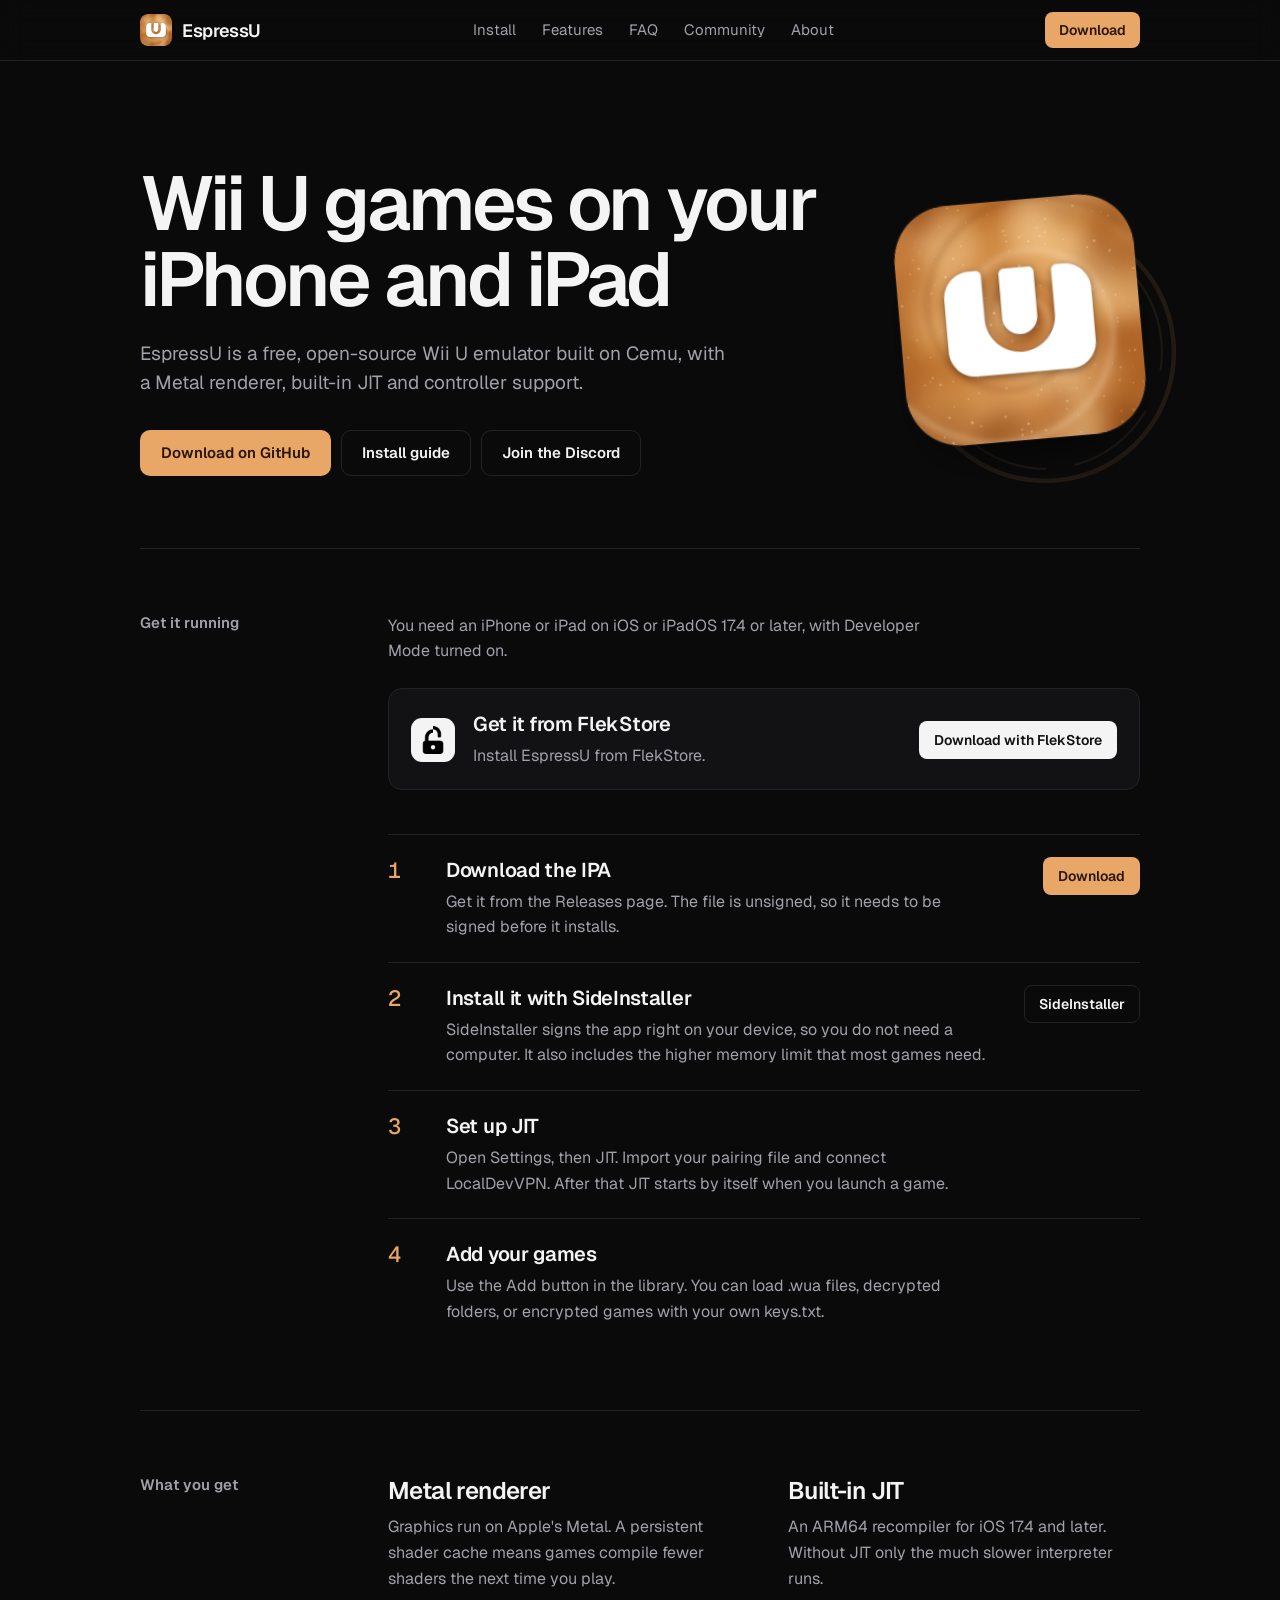
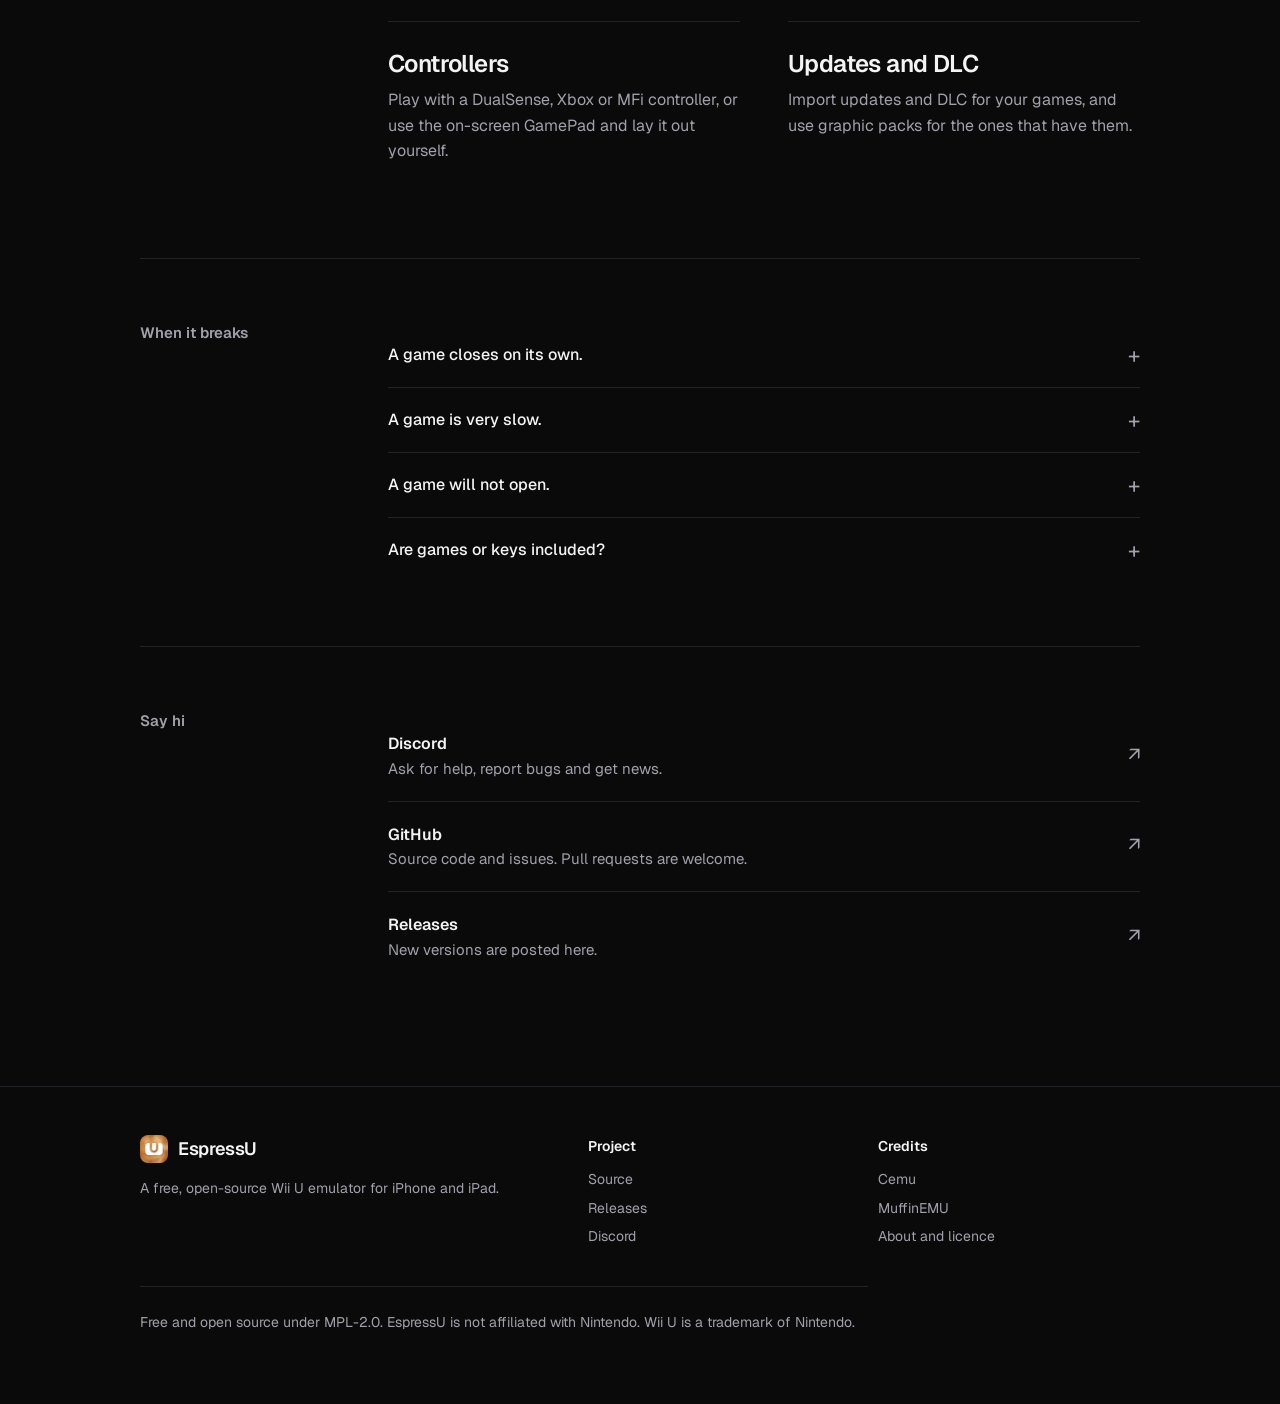
==== commit bb4c8ae9: "Add FlekStore download and point SideInstaller to sideinstaller.net" ====
--- a/index.html
+++ b/index.html
@@ -6,7 +6,7 @@
 <title>EspressU - Wii U emulator for iPhone and iPad</title>
 <link rel="icon" href="assets/icon.png">
 <meta name="description" content="EspressU is a free, open-source Wii U emulator for iPhone and iPad, built on Cemu. Bring your own legally dumped games.">
-<meta name="author" content="Void (MuffinEMU)">
+
 <meta name="color-scheme" content="dark">
 <meta property="og:title" content="EspressU - Wii U emulator for iPhone and iPad"><meta property="og:description" content="EspressU is a free, open-source Wii U emulator for iPhone and iPad, built on Cemu. Bring your own legally dumped games."><meta property="og:image" content="assets/icon.png">
 <link rel="preconnect" href="https://fonts.googleapis.com"><link rel="preconnect" href="https://fonts.gstatic.com" crossorigin>
@@ -31,7 +31,7 @@
   </div>
   <div class="art"><img src="assets/icon.png" alt="EspressU app icon"></div>
 </div>
-<section class="sec" id="install"><h2>Get it running</h2><div class="sec-body"><p class="intro">You need an iPhone or iPad on iOS or iPadOS 17.4 or later, with Developer Mode turned on.</p><ol class="steps"><li><span class="n">1</span><div><h3>Download the IPA</h3><p>Get it from the Releases page. The file is unsigned, so it needs to be signed before it installs.</p></div><div class="act"><a class="mini dl" href="https://github.com/EspressU/EspressU-Emu/releases">Download</a></div></li><li><span class="n">2</span><div><h3>Install it with SideInstaller</h3><p>SideInstaller signs the app right on your device, so you do not need a computer. It also includes the higher memory limit that most games need.</p></div><div class="act"><a class="mini" href="https://github.com/FrizzleM/SideInstaller">SideInstaller</a></div></li><li><span class="n">3</span><div><h3>Set up JIT</h3><p>Open Settings, then JIT. Import your pairing file and connect LocalDevVPN. After that JIT starts by itself when you launch a game.</p></div><div class="act"></div></li><li><span class="n">4</span><div><h3>Add your games</h3><p>Use the Add button in the library. You can load .wua files, decrypted folders, or encrypted games with your own keys.txt.</p></div><div class="act"></div></li></ol></div></section>
+<section class="sec" id="install"><h2>Get it running</h2><div class="sec-body"><p class="intro" style="margin-bottom:24px">You need an iPhone or iPad on iOS or iPadOS 17.4 or later, with Developer Mode turned on.</p><ol class="steps alt-src"><li><span class="n"><img src="assets/flekstore.png" alt="" width="28" height="28"></span><div><h3>Get it from FlekStore</h3><p>Install EspressU from FlekStore.</p></div><div class="act"><a class="mini flek" href="https://flekstore.com/espressu">Download with FlekStore</a></div></li></ol><ol class="steps"><li><span class="n">1</span><div><h3>Download the IPA</h3><p>Get it from the Releases page. The file is unsigned, so it needs to be signed before it installs.</p></div><div class="act"><a class="mini dl" href="https://github.com/EspressU/EspressU-Emu/releases">Download</a></div></li><li><span class="n">2</span><div><h3>Install it with SideInstaller</h3><p>SideInstaller signs the app right on your device, so you do not need a computer. It also includes the higher memory limit that most games need.</p></div><div class="act"><a class="mini" href="https://sideinstaller.net/">SideInstaller</a></div></li><li><span class="n">3</span><div><h3>Set up JIT</h3><p>Open Settings, then JIT. Import your pairing file and connect LocalDevVPN. After that JIT starts by itself when you launch a game.</p></div><div class="act"></div></li><li><span class="n">4</span><div><h3>Add your games</h3><p>Use the Add button in the library. You can load .wua files, decrypted folders, or encrypted games with your own keys.txt.</p></div><div class="act"></div></li></ol></div></section>
 <section class="sec" id="features"><h2>What you get</h2><div class="sec-body"><dl class="rows"><div><dt>Metal renderer</dt><dd>Graphics run on Apple's Metal. A persistent shader cache means games compile fewer shaders the next time you play.</dd></div><div><dt>Built-in JIT</dt><dd>An ARM64 recompiler for iOS 17.4 and later. Without JIT only the much slower interpreter runs.</dd></div><div><dt>Controllers</dt><dd>Play with a DualSense, Xbox or MFi controller, or use the on-screen GamePad and lay it out yourself.</dd></div><div><dt>Updates and DLC</dt><dd>Import updates and DLC for your games, and use graphic packs for the ones that have them.</dd></div></dl></div></section>
 <section class="sec" id="faq"><h2>When it breaks</h2><div class="sec-body"><details><summary>A game closes on its own.</summary><p>It most likely ran out of memory. Install EspressU with SideInstaller, which raises the limit.</p></details><details><summary>A game is very slow.</summary><p>JIT is probably off. Check that LocalDevVPN is connected and that the pairing file is imported.</p></details><details><summary>A game will not open.</summary><p>Encrypted games need your own keys.txt. Games can also be .wua files or decrypted folders.</p></details><details><summary>Are games or keys included?</summary><p>No. You need your own dumps from your own Wii U.</p></details></div></section>
 <section class="sec" id="community"><h2>Say hi</h2><div class="sec-body"><ul class="links"><li><a href="https://discord.gg/HPRJGXTEt8"><span><b>Discord</b><small>Ask for help, report bugs and get news.</small></span><i aria-hidden="true">&nearr;</i></a></li><li><a href="https://github.com/EspressU/EspressU-Emu"><span><b>GitHub</b><small>Source code and issues. Pull requests are welcome.</small></span><i aria-hidden="true">&nearr;</i></a></li><li><a href="https://github.com/EspressU/EspressU-Emu/releases"><span><b>Releases</b><small>New versions are posted here.</small></span><i aria-hidden="true">&nearr;</i></a></li></ul></div></section>
@@ -44,7 +44,7 @@
     <div><p class="ft">Project</p><a href="https://github.com/EspressU/EspressU-Emu">Source</a><a href="https://github.com/EspressU/EspressU-Emu/releases">Releases</a><a href="https://discord.gg/HPRJGXTEt8">Discord</a></div>
     <div><p class="ft">Credits</p><a href="https://github.com/cemu-project/Cemu">Cemu</a><a href="https://github.com/MuffinEMU/Muffin-EMU">MuffinEMU</a><a href="about.html">About and licence</a></div>
   </div>
-  <p class="legal">Website designed and built by Void, creator of <a href="https://github.com/MuffinEMU/Muffin-EMU">MuffinEMU</a>, a Wii U emulator for iOS. Free and open source under MPL-2.0. EspressU is not affiliated with Nintendo. Wii U is a trademark of Nintendo.</p>
+  <p class="legal">Free and open source under MPL-2.0. EspressU is not affiliated with Nintendo. Wii U is a trademark of Nintendo.</p>
 </div></footer>
 <script src="assets/site.js"></script>
 </body>
--- a/assets/style.css
+++ b/assets/style.css
@@ -205,3 +205,13 @@
 @media (max-width:820px){.art::before{right:auto;left:30px;bottom:-30px;width:120px;height:120px}}
 
 @media (max-width:820px){.art{rotate:0deg}.art::before{display:none}}
+
+.mini.flek{gap:8px;background:var(--fg);color:#111;border-color:transparent;transition:none}
+.mini.flek:hover{background:var(--fg);border-color:transparent}
+.mini.flek:active{transform:none}
+ol.alt-src{margin:0 0 44px;border:1px solid var(--line);border-radius:14px;background:var(--card)}
+ol.alt-src li{border-top:0;padding:20px 22px;align-items:center;grid-template-columns:44px 1fr auto}
+ol.alt-src li:hover .n{transform:none}
+ol.alt-src .n{display:flex;align-items:center;justify-content:center;width:44px;height:44px;border-radius:11px;background:var(--fg)}
+ol.alt-src .n img{display:block}
+@media (max-width:820px){ol.alt-src li{grid-template-columns:44px 1fr}}
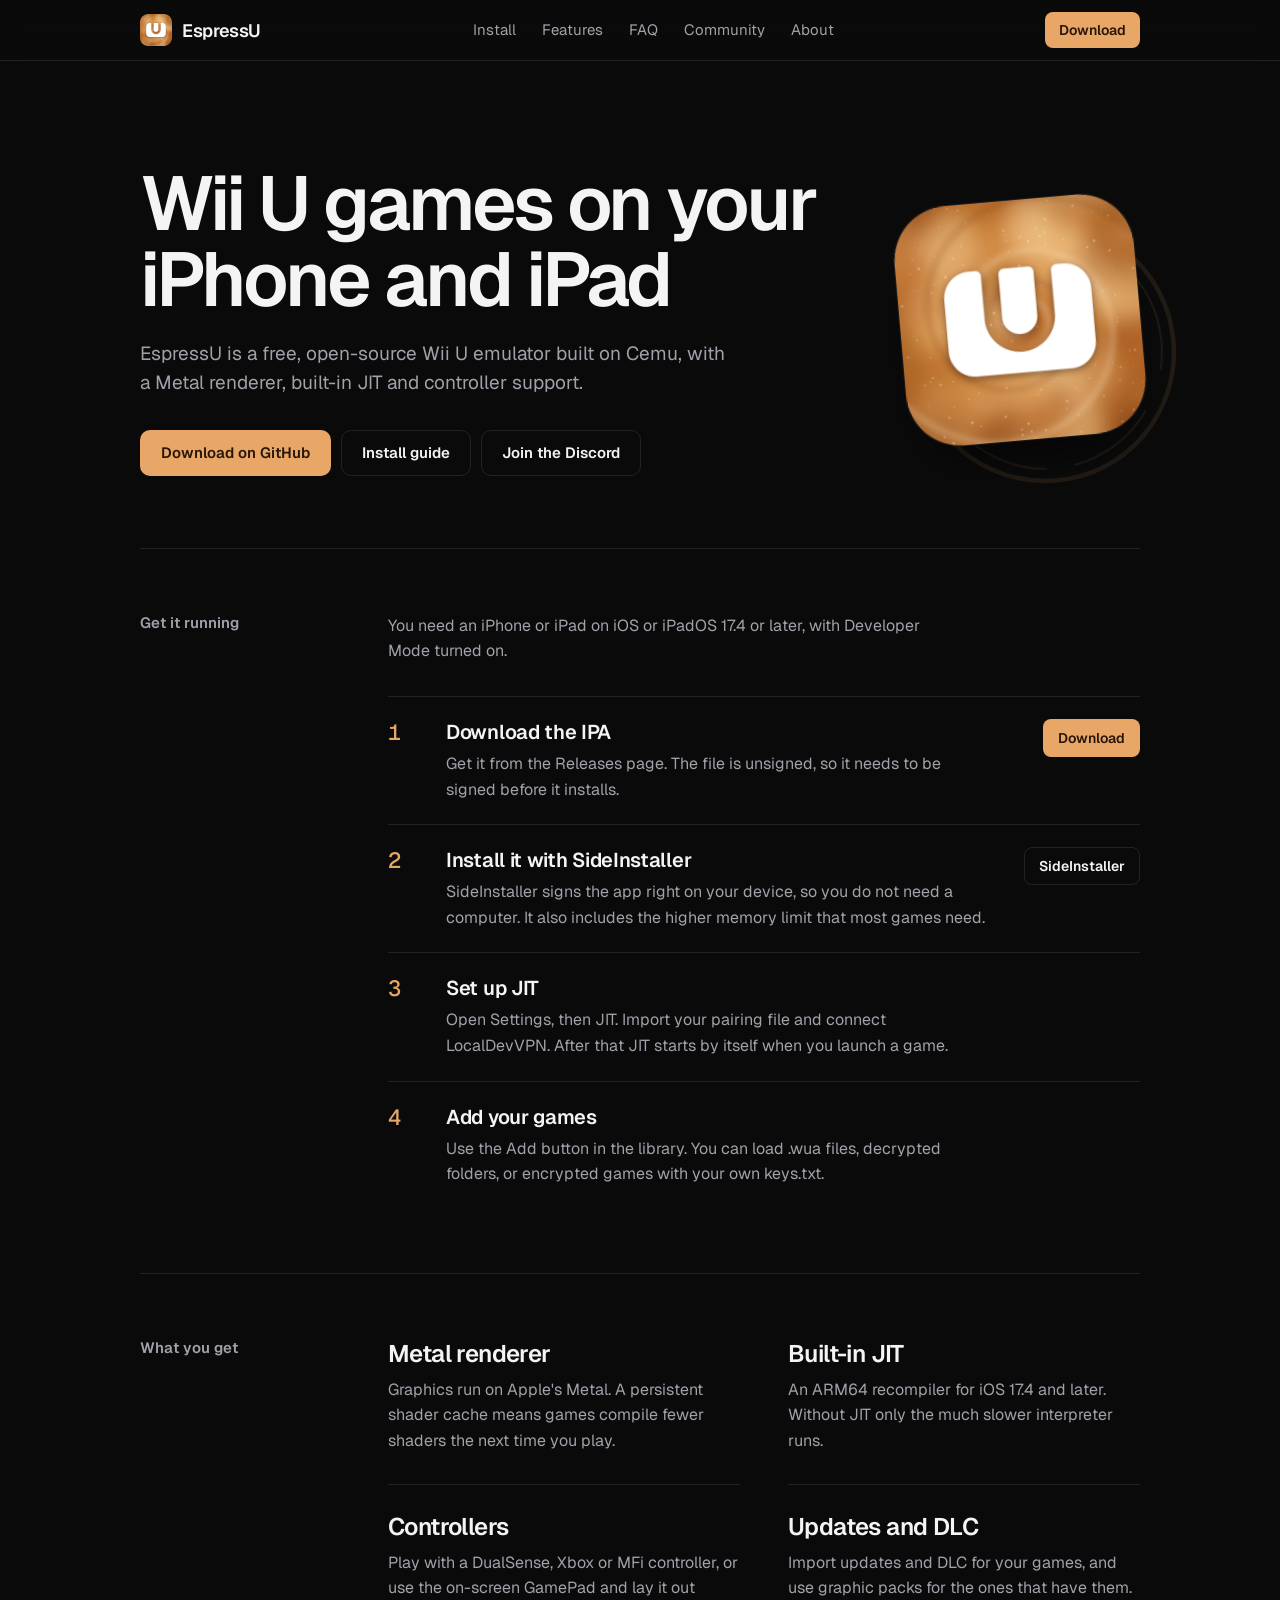
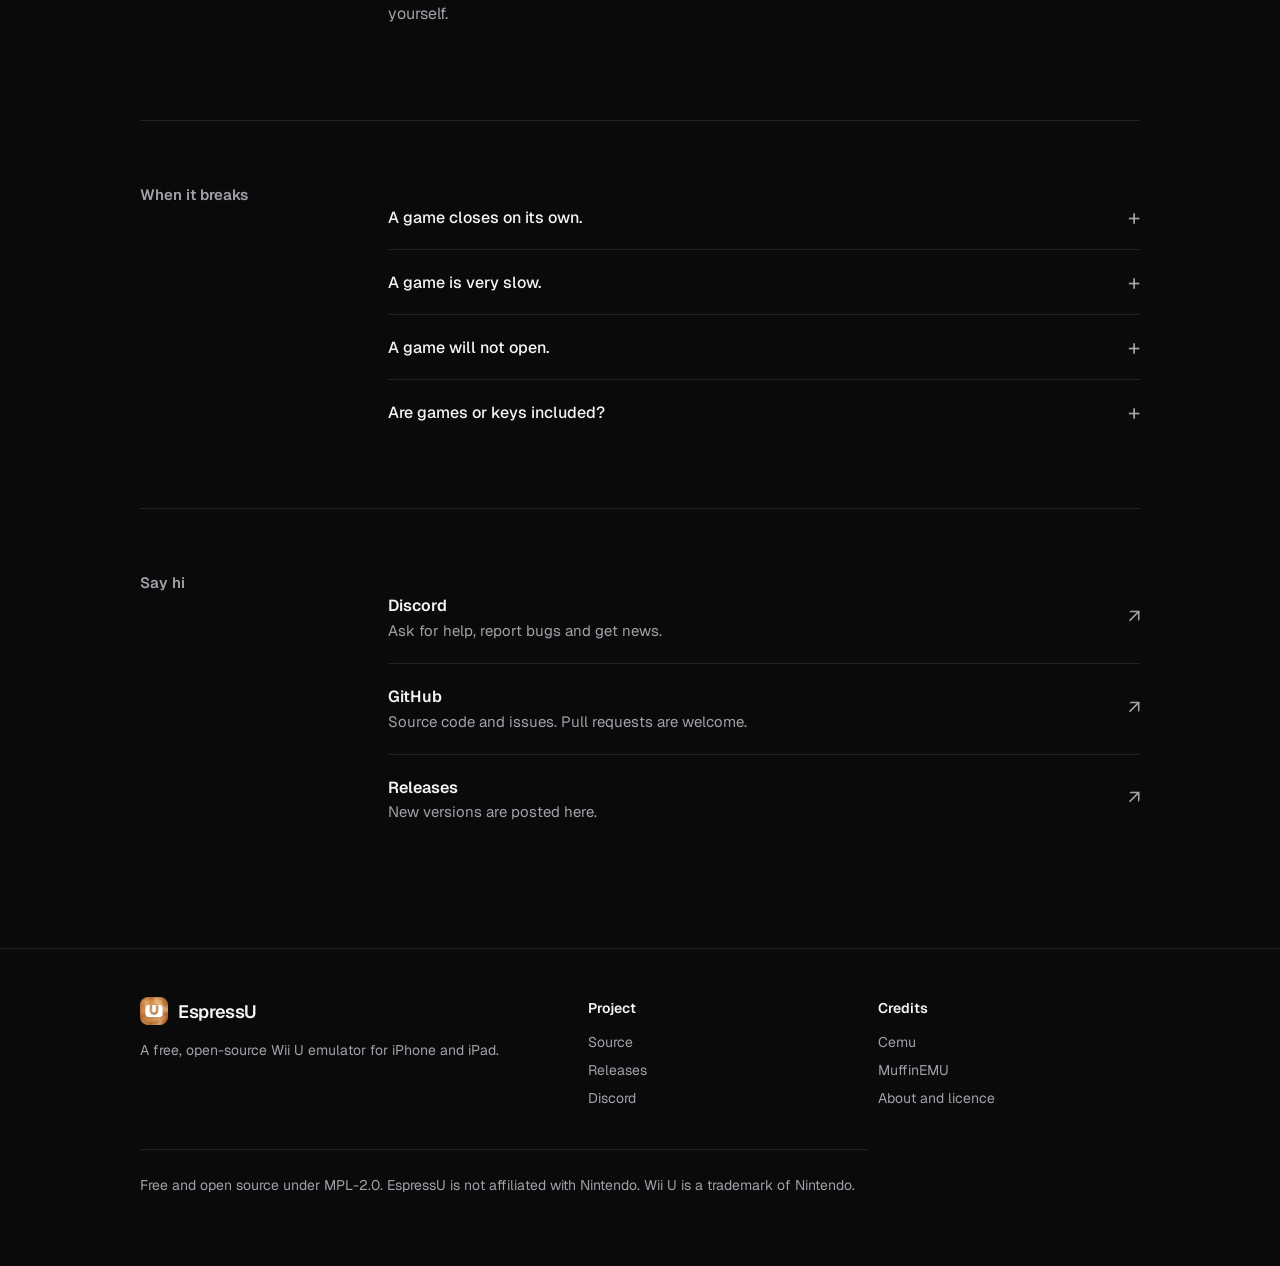
==== commit 604d9e24: "Remove Void credit, keep MuffinEMU as original base in About and Credits" ====
--- a/index.html
+++ b/index.html
@@ -31,7 +31,7 @@
   </div>
   <div class="art"><img src="assets/icon.png" alt="EspressU app icon"></div>
 </div>
-<section class="sec" id="install"><h2>Get it running</h2><div class="sec-body"><p class="intro" style="margin-bottom:24px">You need an iPhone or iPad on iOS or iPadOS 17.4 or later, with Developer Mode turned on.</p><ol class="steps alt-src"><li><span class="n"><img src="assets/flekstore.png" alt="" width="28" height="28"></span><div><h3>Get it from FlekStore</h3><p>Install EspressU from FlekStore.</p></div><div class="act"><a class="mini flek" href="https://flekstore.com/espressu">Download with FlekStore</a></div></li></ol><ol class="steps"><li><span class="n">1</span><div><h3>Download the IPA</h3><p>Get it from the Releases page. The file is unsigned, so it needs to be signed before it installs.</p></div><div class="act"><a class="mini dl" href="https://github.com/EspressU/EspressU-Emu/releases">Download</a></div></li><li><span class="n">2</span><div><h3>Install it with SideInstaller</h3><p>SideInstaller signs the app right on your device, so you do not need a computer. It also includes the higher memory limit that most games need.</p></div><div class="act"><a class="mini" href="https://sideinstaller.net/">SideInstaller</a></div></li><li><span class="n">3</span><div><h3>Set up JIT</h3><p>Open Settings, then JIT. Import your pairing file and connect LocalDevVPN. After that JIT starts by itself when you launch a game.</p></div><div class="act"></div></li><li><span class="n">4</span><div><h3>Add your games</h3><p>Use the Add button in the library. You can load .wua files, decrypted folders, or encrypted games with your own keys.txt.</p></div><div class="act"></div></li></ol></div></section>
+<section class="sec" id="install"><h2>Get it running</h2><div class="sec-body"><p class="intro">You need an iPhone or iPad on iOS or iPadOS 17.4 or later, with Developer Mode turned on.</p><ol class="steps"><li><span class="n">1</span><div><h3>Download the IPA</h3><p>Get it from the Releases page. The file is unsigned, so it needs to be signed before it installs.</p></div><div class="act"><a class="mini dl" href="https://github.com/EspressU/EspressU-Emu/releases">Download</a></div></li><li><span class="n">2</span><div><h3>Install it with SideInstaller</h3><p>SideInstaller signs the app right on your device, so you do not need a computer. It also includes the higher memory limit that most games need.</p></div><div class="act"><a class="mini" href="https://github.com/FrizzleM/SideInstaller">SideInstaller</a></div></li><li><span class="n">3</span><div><h3>Set up JIT</h3><p>Open Settings, then JIT. Import your pairing file and connect LocalDevVPN. After that JIT starts by itself when you launch a game.</p></div><div class="act"></div></li><li><span class="n">4</span><div><h3>Add your games</h3><p>Use the Add button in the library. You can load .wua files, decrypted folders, or encrypted games with your own keys.txt.</p></div><div class="act"></div></li></ol></div></section>
 <section class="sec" id="features"><h2>What you get</h2><div class="sec-body"><dl class="rows"><div><dt>Metal renderer</dt><dd>Graphics run on Apple's Metal. A persistent shader cache means games compile fewer shaders the next time you play.</dd></div><div><dt>Built-in JIT</dt><dd>An ARM64 recompiler for iOS 17.4 and later. Without JIT only the much slower interpreter runs.</dd></div><div><dt>Controllers</dt><dd>Play with a DualSense, Xbox or MFi controller, or use the on-screen GamePad and lay it out yourself.</dd></div><div><dt>Updates and DLC</dt><dd>Import updates and DLC for your games, and use graphic packs for the ones that have them.</dd></div></dl></div></section>
 <section class="sec" id="faq"><h2>When it breaks</h2><div class="sec-body"><details><summary>A game closes on its own.</summary><p>It most likely ran out of memory. Install EspressU with SideInstaller, which raises the limit.</p></details><details><summary>A game is very slow.</summary><p>JIT is probably off. Check that LocalDevVPN is connected and that the pairing file is imported.</p></details><details><summary>A game will not open.</summary><p>Encrypted games need your own keys.txt. Games can also be .wua files or decrypted folders.</p></details><details><summary>Are games or keys included?</summary><p>No. You need your own dumps from your own Wii U.</p></details></div></section>
 <section class="sec" id="community"><h2>Say hi</h2><div class="sec-body"><ul class="links"><li><a href="https://discord.gg/HPRJGXTEt8"><span><b>Discord</b><small>Ask for help, report bugs and get news.</small></span><i aria-hidden="true">&nearr;</i></a></li><li><a href="https://github.com/EspressU/EspressU-Emu"><span><b>GitHub</b><small>Source code and issues. Pull requests are welcome.</small></span><i aria-hidden="true">&nearr;</i></a></li><li><a href="https://github.com/EspressU/EspressU-Emu/releases"><span><b>Releases</b><small>New versions are posted here.</small></span><i aria-hidden="true">&nearr;</i></a></li></ul></div></section>
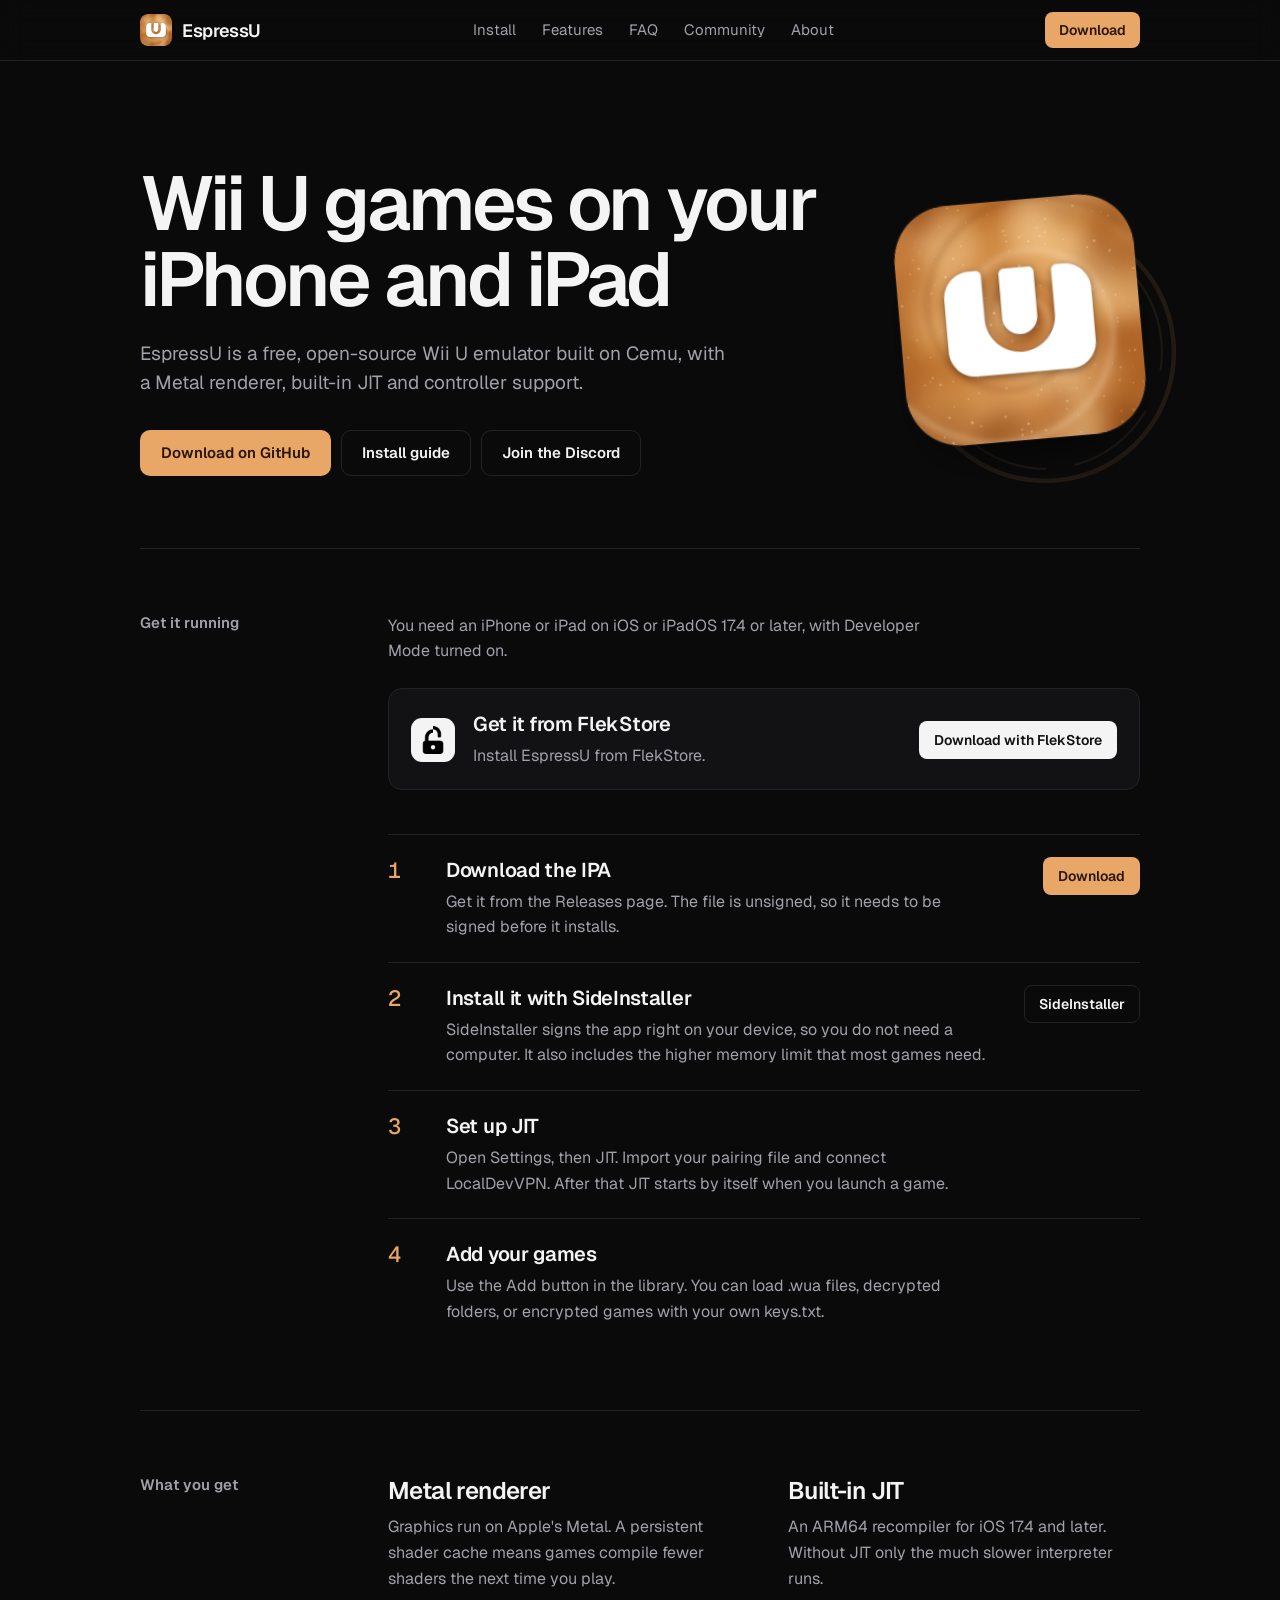
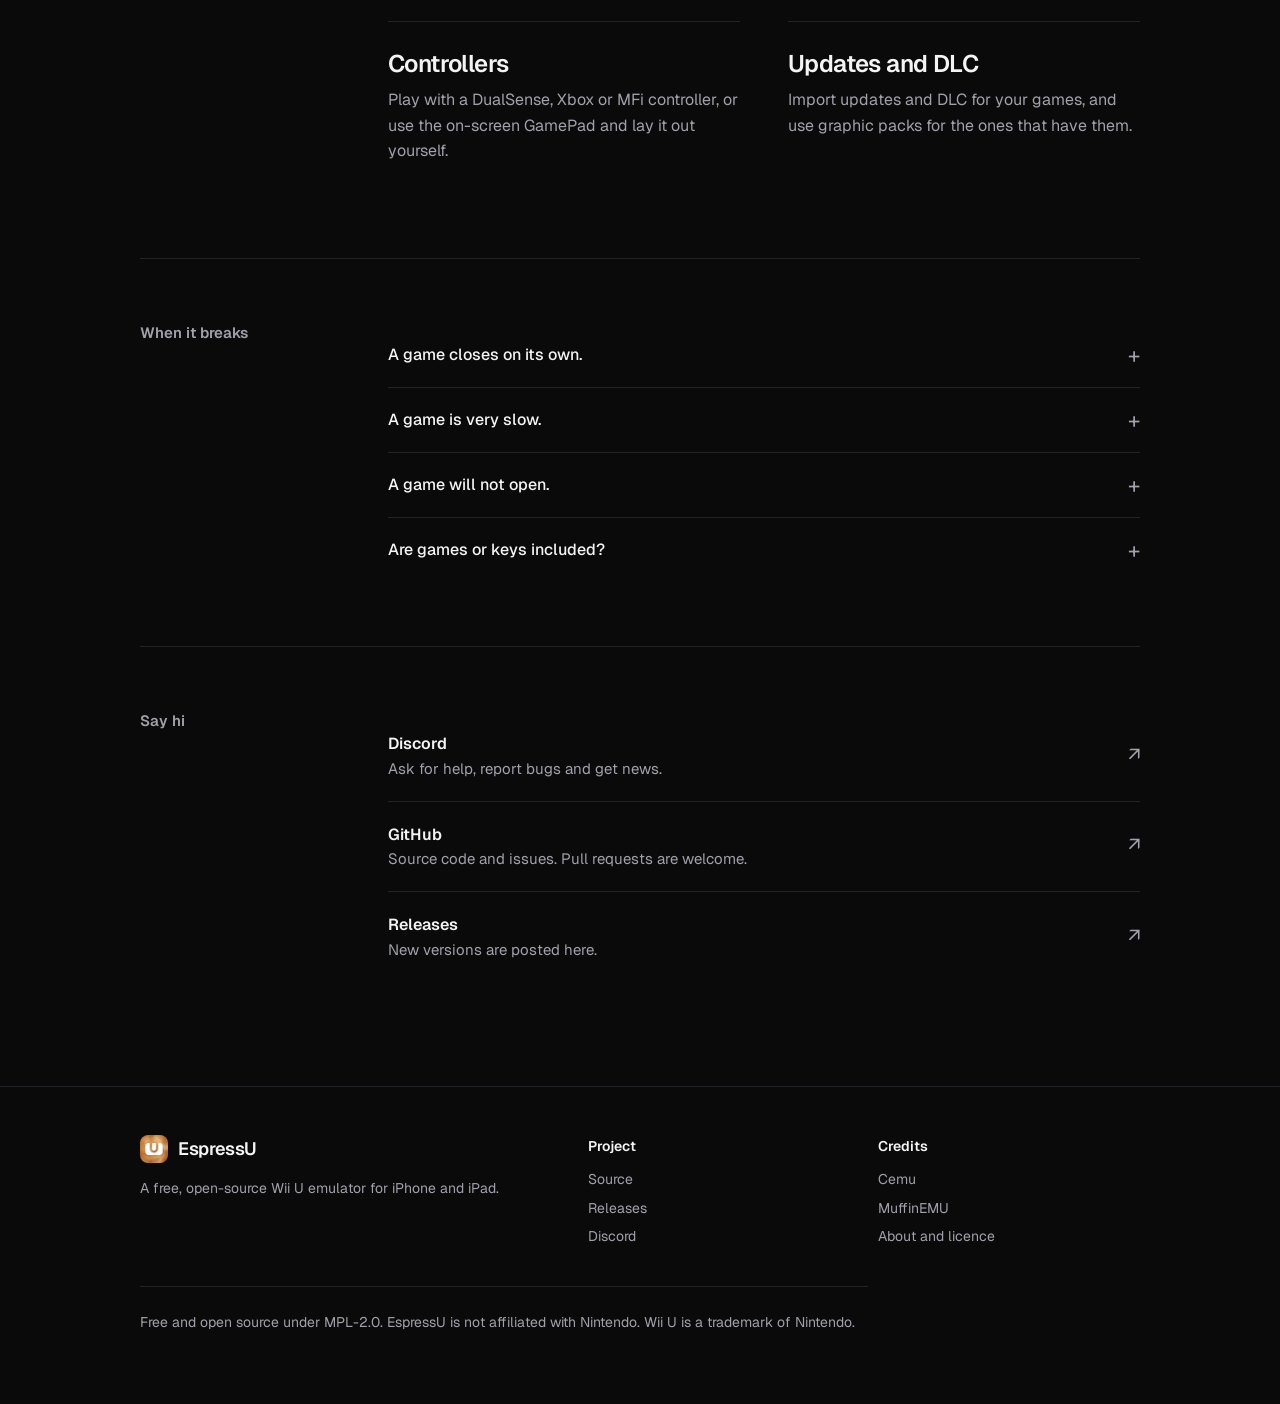
==== commit ae2f2495: "Add FlekStore download and point SideInstaller to sideinstaller.net" ====
--- a/index.html
+++ b/index.html
@@ -31,7 +31,7 @@
   </div>
   <div class="art"><img src="assets/icon.png" alt="EspressU app icon"></div>
 </div>
-<section class="sec" id="install"><h2>Get it running</h2><div class="sec-body"><p class="intro">You need an iPhone or iPad on iOS or iPadOS 17.4 or later, with Developer Mode turned on.</p><ol class="steps"><li><span class="n">1</span><div><h3>Download the IPA</h3><p>Get it from the Releases page. The file is unsigned, so it needs to be signed before it installs.</p></div><div class="act"><a class="mini dl" href="https://github.com/EspressU/EspressU-Emu/releases">Download</a></div></li><li><span class="n">2</span><div><h3>Install it with SideInstaller</h3><p>SideInstaller signs the app right on your device, so you do not need a computer. It also includes the higher memory limit that most games need.</p></div><div class="act"><a class="mini" href="https://github.com/FrizzleM/SideInstaller">SideInstaller</a></div></li><li><span class="n">3</span><div><h3>Set up JIT</h3><p>Open Settings, then JIT. Import your pairing file and connect LocalDevVPN. After that JIT starts by itself when you launch a game.</p></div><div class="act"></div></li><li><span class="n">4</span><div><h3>Add your games</h3><p>Use the Add button in the library. You can load .wua files, decrypted folders, or encrypted games with your own keys.txt.</p></div><div class="act"></div></li></ol></div></section>
+<section class="sec" id="install"><h2>Get it running</h2><div class="sec-body"><p class="intro" style="margin-bottom:24px">You need an iPhone or iPad on iOS or iPadOS 17.4 or later, with Developer Mode turned on.</p><ol class="steps alt-src"><li><span class="n"><img src="assets/flekstore.png" alt="" width="28" height="28"></span><div><h3>Get it from FlekStore</h3><p>Install EspressU from FlekStore.</p></div><div class="act"><a class="mini flek" href="https://flekstore.com/espressu">Download with FlekStore</a></div></li></ol><ol class="steps"><li><span class="n">1</span><div><h3>Download the IPA</h3><p>Get it from the Releases page. The file is unsigned, so it needs to be signed before it installs.</p></div><div class="act"><a class="mini dl" href="https://github.com/EspressU/EspressU-Emu/releases">Download</a></div></li><li><span class="n">2</span><div><h3>Install it with SideInstaller</h3><p>SideInstaller signs the app right on your device, so you do not need a computer. It also includes the higher memory limit that most games need.</p></div><div class="act"><a class="mini" href="https://sideinstaller.net/">SideInstaller</a></div></li><li><span class="n">3</span><div><h3>Set up JIT</h3><p>Open Settings, then JIT. Import your pairing file and connect LocalDevVPN. After that JIT starts by itself when you launch a game.</p></div><div class="act"></div></li><li><span class="n">4</span><div><h3>Add your games</h3><p>Use the Add button in the library. You can load .wua files, decrypted folders, or encrypted games with your own keys.txt.</p></div><div class="act"></div></li></ol></div></section>
 <section class="sec" id="features"><h2>What you get</h2><div class="sec-body"><dl class="rows"><div><dt>Metal renderer</dt><dd>Graphics run on Apple's Metal. A persistent shader cache means games compile fewer shaders the next time you play.</dd></div><div><dt>Built-in JIT</dt><dd>An ARM64 recompiler for iOS 17.4 and later. Without JIT only the much slower interpreter runs.</dd></div><div><dt>Controllers</dt><dd>Play with a DualSense, Xbox or MFi controller, or use the on-screen GamePad and lay it out yourself.</dd></div><div><dt>Updates and DLC</dt><dd>Import updates and DLC for your games, and use graphic packs for the ones that have them.</dd></div></dl></div></section>
 <section class="sec" id="faq"><h2>When it breaks</h2><div class="sec-body"><details><summary>A game closes on its own.</summary><p>It most likely ran out of memory. Install EspressU with SideInstaller, which raises the limit.</p></details><details><summary>A game is very slow.</summary><p>JIT is probably off. Check that LocalDevVPN is connected and that the pairing file is imported.</p></details><details><summary>A game will not open.</summary><p>Encrypted games need your own keys.txt. Games can also be .wua files or decrypted folders.</p></details><details><summary>Are games or keys included?</summary><p>No. You need your own dumps from your own Wii U.</p></details></div></section>
 <section class="sec" id="community"><h2>Say hi</h2><div class="sec-body"><ul class="links"><li><a href="https://discord.gg/HPRJGXTEt8"><span><b>Discord</b><small>Ask for help, report bugs and get news.</small></span><i aria-hidden="true">&nearr;</i></a></li><li><a href="https://github.com/EspressU/EspressU-Emu"><span><b>GitHub</b><small>Source code and issues. Pull requests are welcome.</small></span><i aria-hidden="true">&nearr;</i></a></li><li><a href="https://github.com/EspressU/EspressU-Emu/releases"><span><b>Releases</b><small>New versions are posted here.</small></span><i aria-hidden="true">&nearr;</i></a></li></ul></div></section>
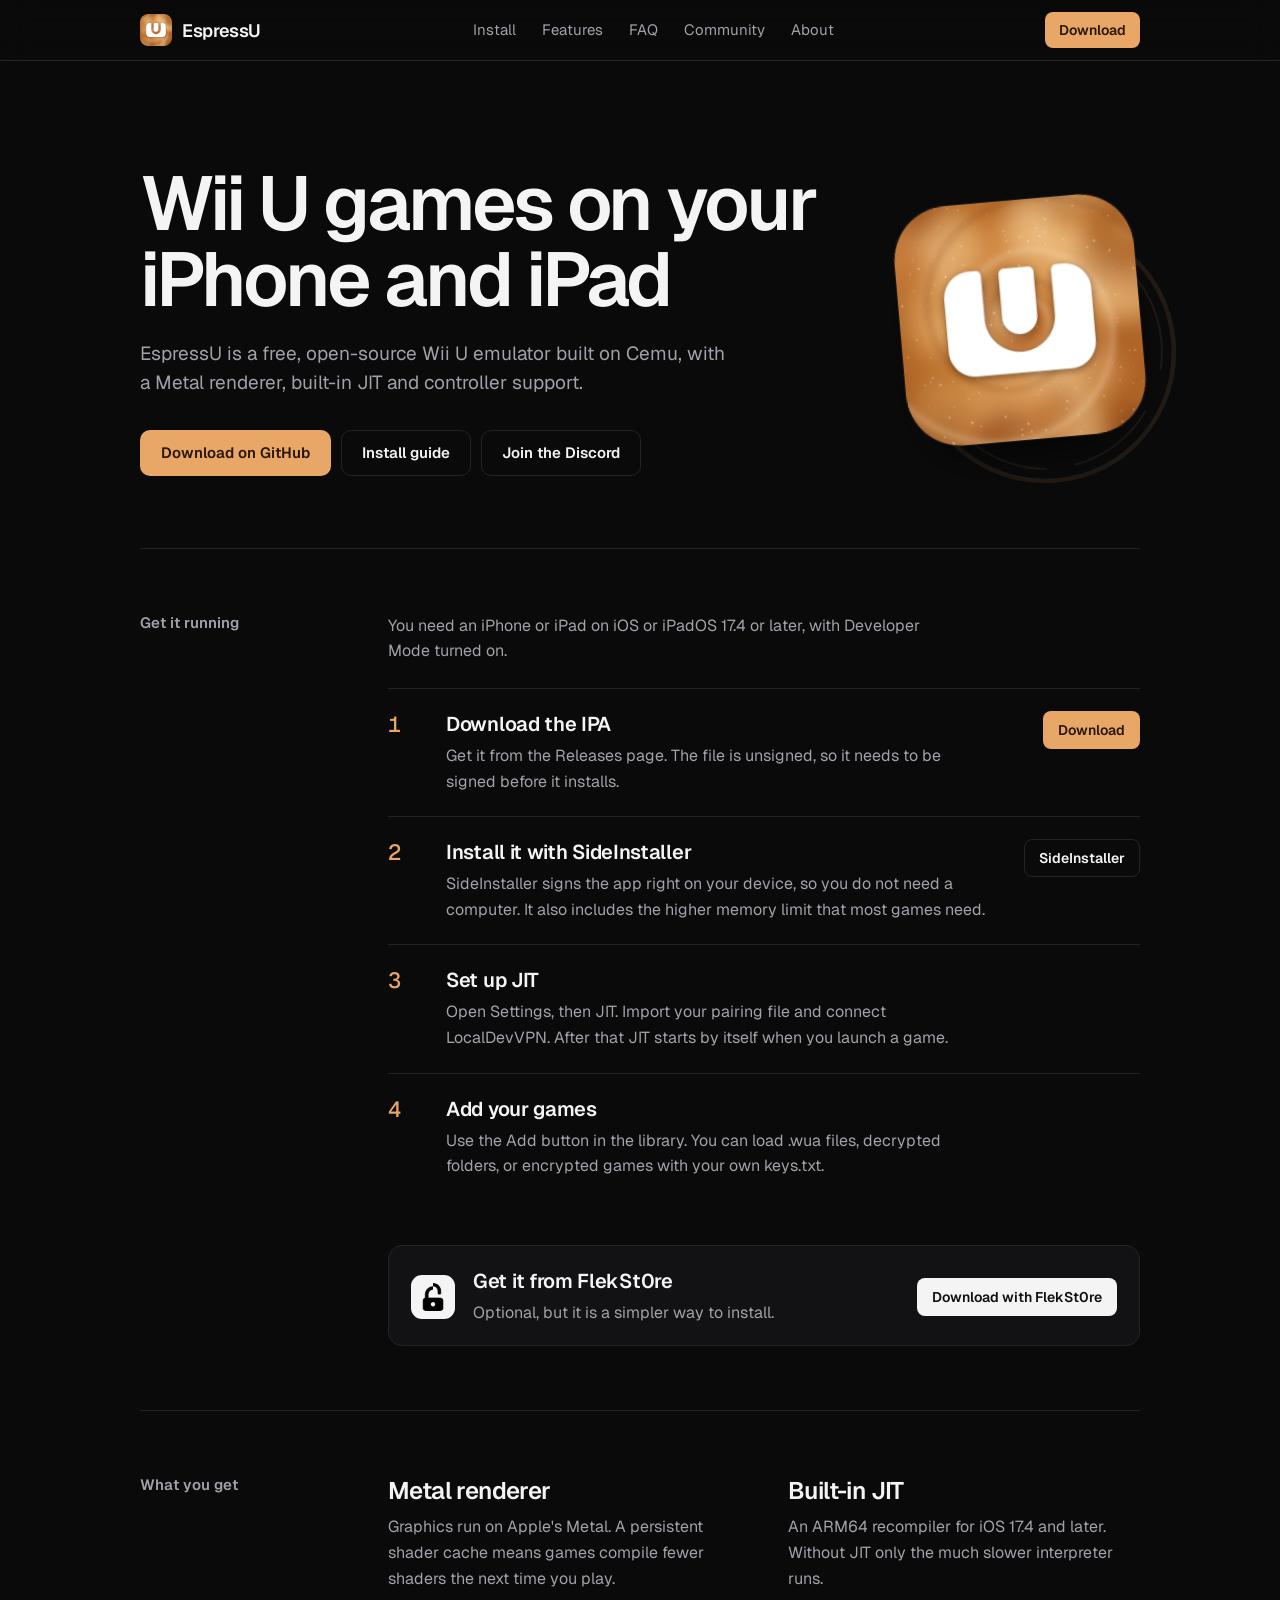
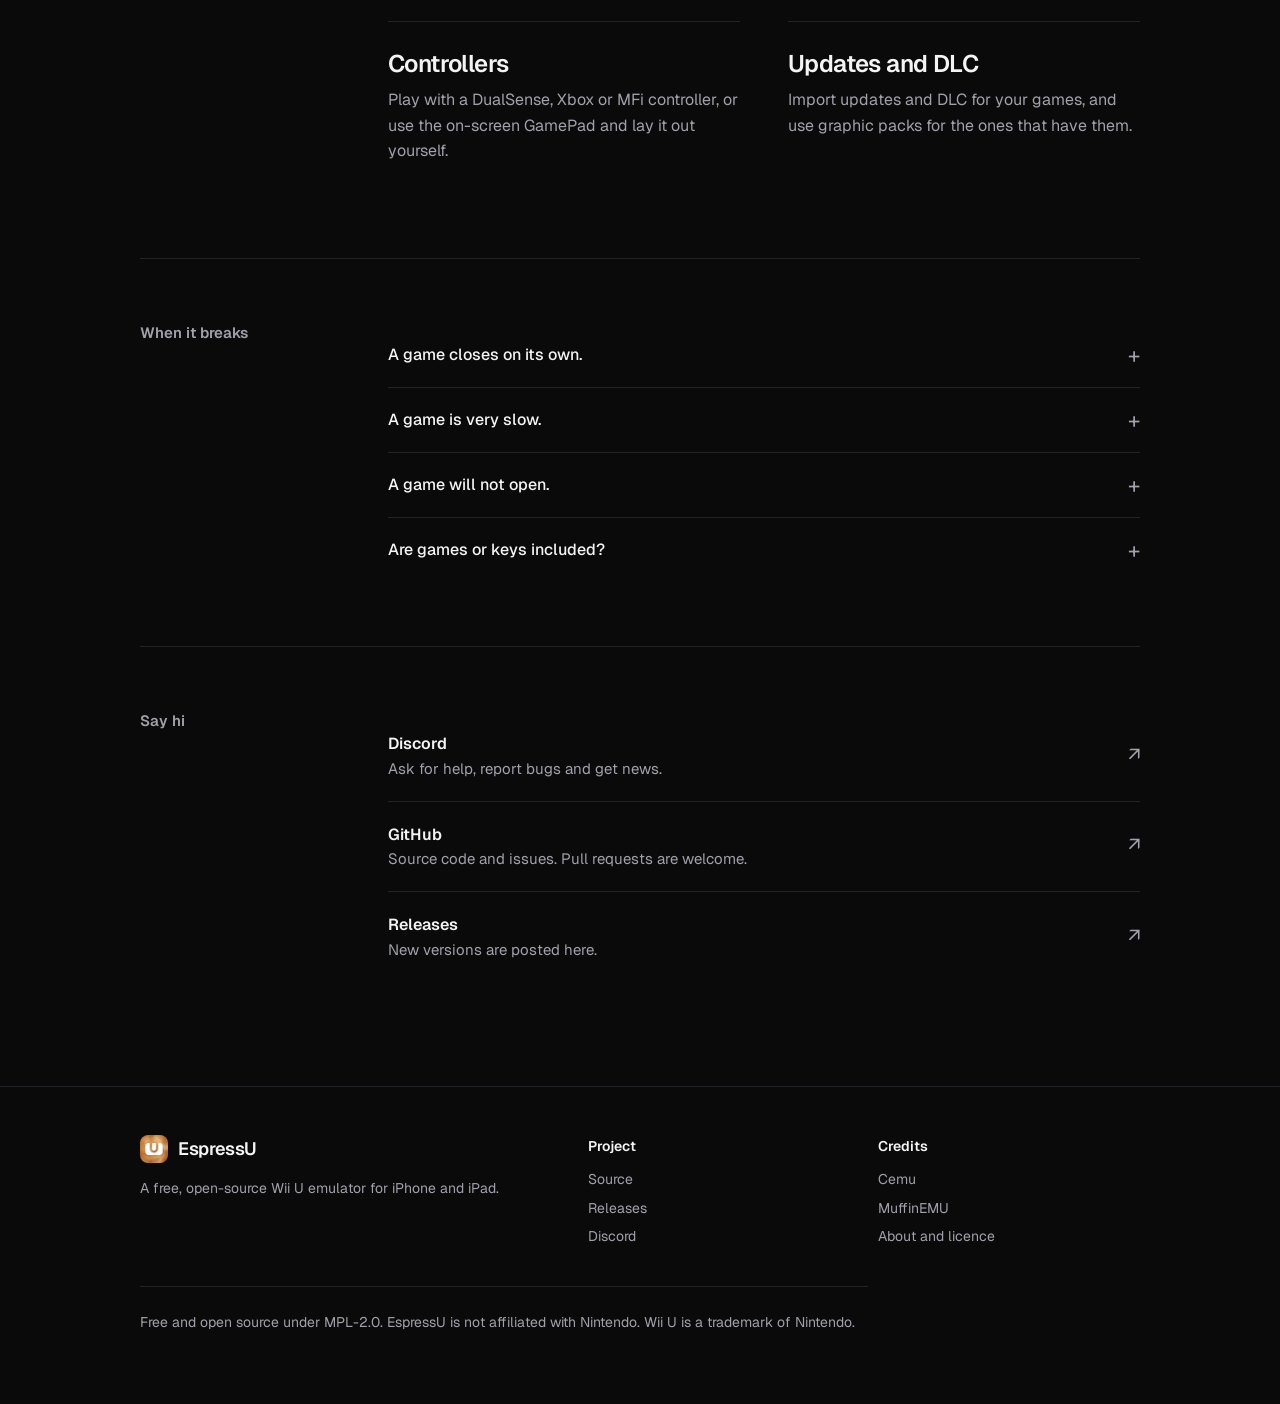
==== commit 44b7ff2f: "Moved the flekstore download button down to avoid missunderstanding" ====
--- a/index.html
+++ b/index.html
@@ -31,7 +31,7 @@
   </div>
   <div class="art"><img src="assets/icon.png" alt="EspressU app icon"></div>
 </div>
-<section class="sec" id="install"><h2>Get it running</h2><div class="sec-body"><p class="intro" style="margin-bottom:24px">You need an iPhone or iPad on iOS or iPadOS 17.4 or later, with Developer Mode turned on.</p><ol class="steps alt-src"><li><span class="n"><img src="assets/flekstore.png" alt="" width="28" height="28"></span><div><h3>Get it from FlekStore</h3><p>Install EspressU from FlekStore.</p></div><div class="act"><a class="mini flek" href="https://flekstore.com/espressu">Download with FlekStore</a></div></li></ol><ol class="steps"><li><span class="n">1</span><div><h3>Download the IPA</h3><p>Get it from the Releases page. The file is unsigned, so it needs to be signed before it installs.</p></div><div class="act"><a class="mini dl" href="https://github.com/EspressU/EspressU-Emu/releases">Download</a></div></li><li><span class="n">2</span><div><h3>Install it with SideInstaller</h3><p>SideInstaller signs the app right on your device, so you do not need a computer. It also includes the higher memory limit that most games need.</p></div><div class="act"><a class="mini" href="https://sideinstaller.net/">SideInstaller</a></div></li><li><span class="n">3</span><div><h3>Set up JIT</h3><p>Open Settings, then JIT. Import your pairing file and connect LocalDevVPN. After that JIT starts by itself when you launch a game.</p></div><div class="act"></div></li><li><span class="n">4</span><div><h3>Add your games</h3><p>Use the Add button in the library. You can load .wua files, decrypted folders, or encrypted games with your own keys.txt.</p></div><div class="act"></div></li></ol></div></section>
+<section class="sec" id="install"><h2>Get it running</h2><div class="sec-body"><p class="intro" style="margin-bottom:24px">You need an iPhone or iPad on iOS or iPadOS 17.4 or later, with Developer Mode turned on.</p><ol class="steps"><li><span class="n">1</span><div><h3>Download the IPA</h3><p>Get it from the Releases page. The file is unsigned, so it needs to be signed before it installs.</p></div><div class="act"><a class="mini dl" href="https://github.com/EspressU/EspressU-Emu/releases">Download</a></div></li><li><span class="n">2</span><div><h3>Install it with SideInstaller</h3><p>SideInstaller signs the app right on your device, so you do not need a computer. It also includes the higher memory limit that most games need.</p></div><div class="act"><a class="mini" href="https://sideinstaller.net/">SideInstaller</a></div></li><li><span class="n">3</span><div><h3>Set up JIT</h3><p>Open Settings, then JIT. Import your pairing file and connect LocalDevVPN. After that JIT starts by itself when you launch a game.</p></div><div class="act"></div></li><li><span class="n">4</span><div><h3>Add your games</h3><p>Use the Add button in the library. You can load .wua files, decrypted folders, or encrypted games with your own keys.txt.</p></div><div class="act"></div></li></ol><ol class="steps alt-src"><li><span class="n"><img src="assets/flekstore.png" alt="" width="28" height="28"></span><div><h3>Get it from FlekSt0re</h3><p>Optional, but it is a simpler way to install.</p></div><div class="act"><a class="mini flek" href="https://flekstore.com/espressu">Download with FlekSt0re</a></div></li></ol></div></section>
 <section class="sec" id="features"><h2>What you get</h2><div class="sec-body"><dl class="rows"><div><dt>Metal renderer</dt><dd>Graphics run on Apple's Metal. A persistent shader cache means games compile fewer shaders the next time you play.</dd></div><div><dt>Built-in JIT</dt><dd>An ARM64 recompiler for iOS 17.4 and later. Without JIT only the much slower interpreter runs.</dd></div><div><dt>Controllers</dt><dd>Play with a DualSense, Xbox or MFi controller, or use the on-screen GamePad and lay it out yourself.</dd></div><div><dt>Updates and DLC</dt><dd>Import updates and DLC for your games, and use graphic packs for the ones that have them.</dd></div></dl></div></section>
 <section class="sec" id="faq"><h2>When it breaks</h2><div class="sec-body"><details><summary>A game closes on its own.</summary><p>It most likely ran out of memory. Install EspressU with SideInstaller, which raises the limit.</p></details><details><summary>A game is very slow.</summary><p>JIT is probably off. Check that LocalDevVPN is connected and that the pairing file is imported.</p></details><details><summary>A game will not open.</summary><p>Encrypted games need your own keys.txt. Games can also be .wua files or decrypted folders.</p></details><details><summary>Are games or keys included?</summary><p>No. You need your own dumps from your own Wii U.</p></details></div></section>
 <section class="sec" id="community"><h2>Say hi</h2><div class="sec-body"><ul class="links"><li><a href="https://discord.gg/HPRJGXTEt8"><span><b>Discord</b><small>Ask for help, report bugs and get news.</small></span><i aria-hidden="true">&nearr;</i></a></li><li><a href="https://github.com/EspressU/EspressU-Emu"><span><b>GitHub</b><small>Source code and issues. Pull requests are welcome.</small></span><i aria-hidden="true">&nearr;</i></a></li><li><a href="https://github.com/EspressU/EspressU-Emu/releases"><span><b>Releases</b><small>New versions are posted here.</small></span><i aria-hidden="true">&nearr;</i></a></li></ul></div></section>
--- a/assets/style.css
+++ b/assets/style.css
@@ -209,7 +209,7 @@
 .mini.flek{gap:8px;background:var(--fg);color:#111;border-color:transparent;transition:none}
 .mini.flek:hover{background:var(--fg);border-color:transparent}
 .mini.flek:active{transform:none}
-ol.alt-src{margin:0 0 44px;border:1px solid var(--line);border-radius:14px;background:var(--card)}
+ol.alt-src{margin:44px 0 0;border:1px solid var(--line);border-radius:14px;background:var(--card)}
 ol.alt-src li{border-top:0;padding:20px 22px;align-items:center;grid-template-columns:44px 1fr auto}
 ol.alt-src li:hover .n{transform:none}
 ol.alt-src .n{display:flex;align-items:center;justify-content:center;width:44px;height:44px;border-radius:11px;background:var(--fg)}
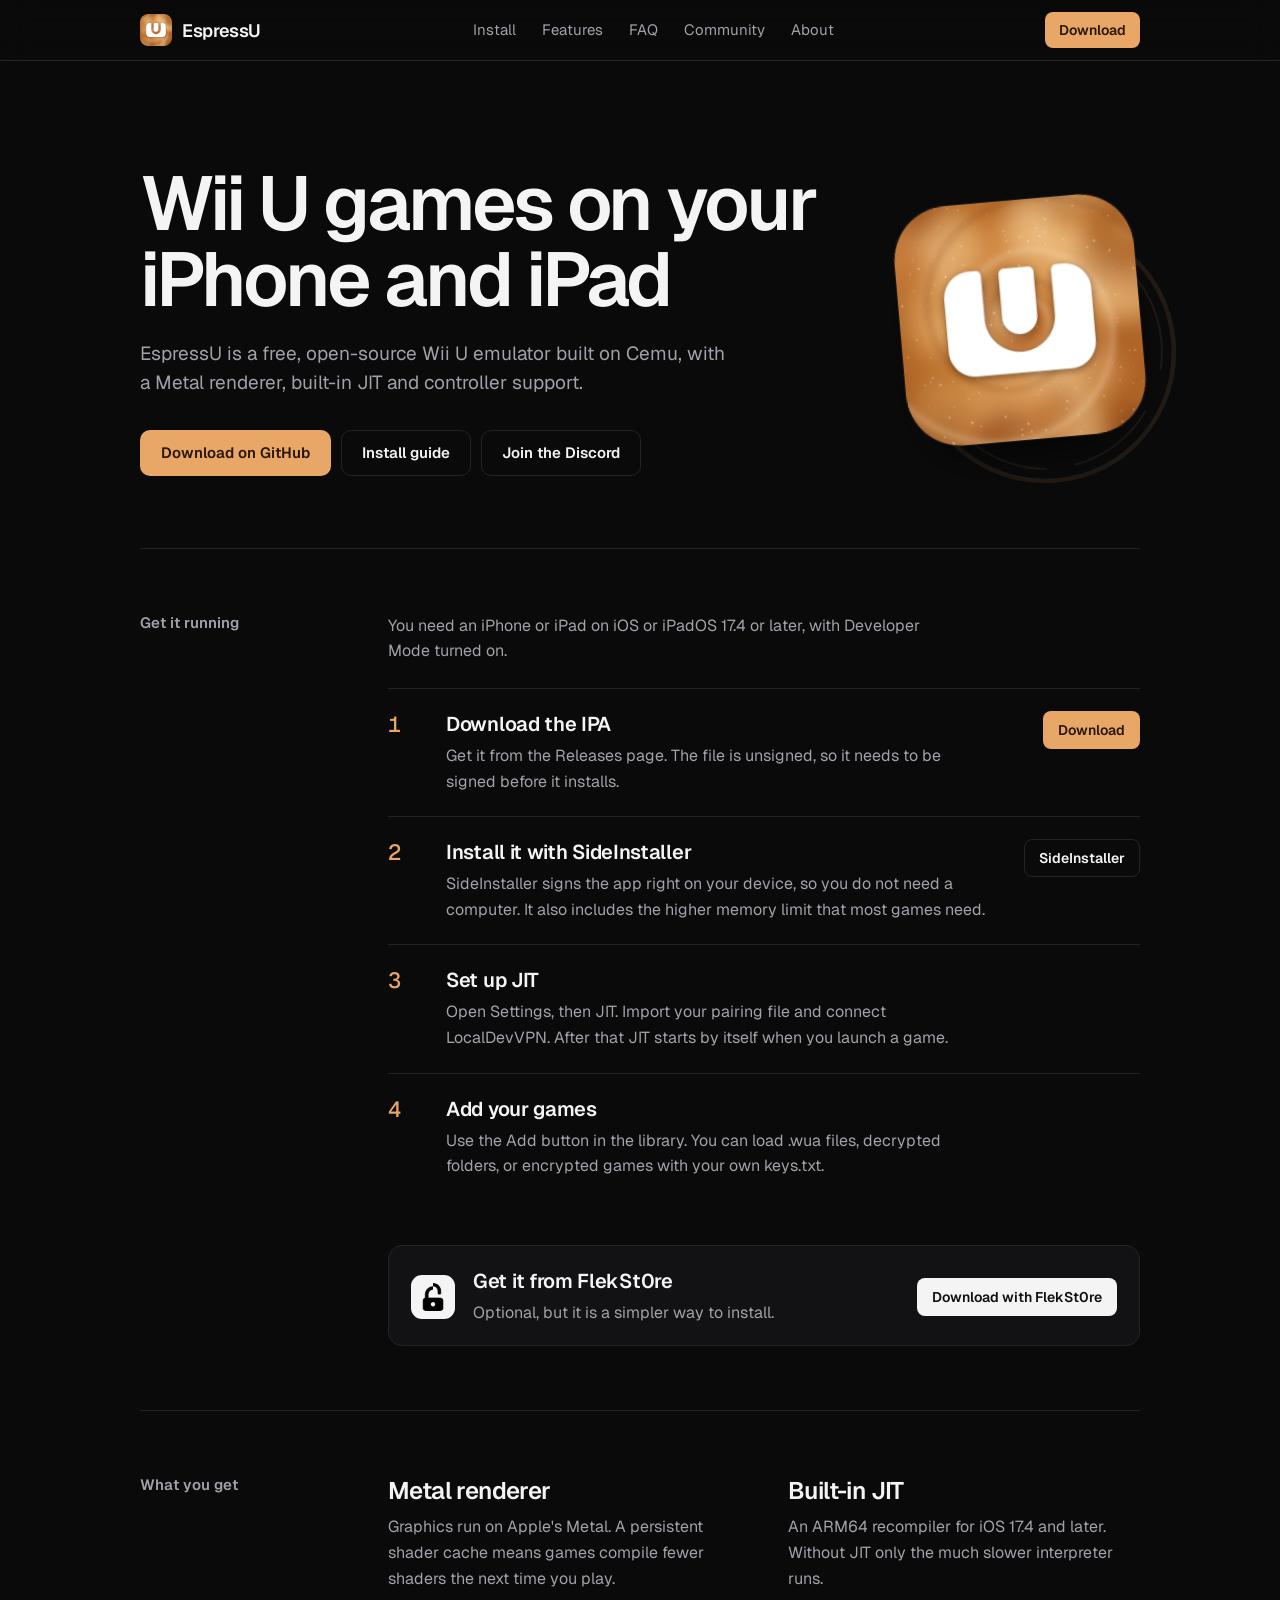
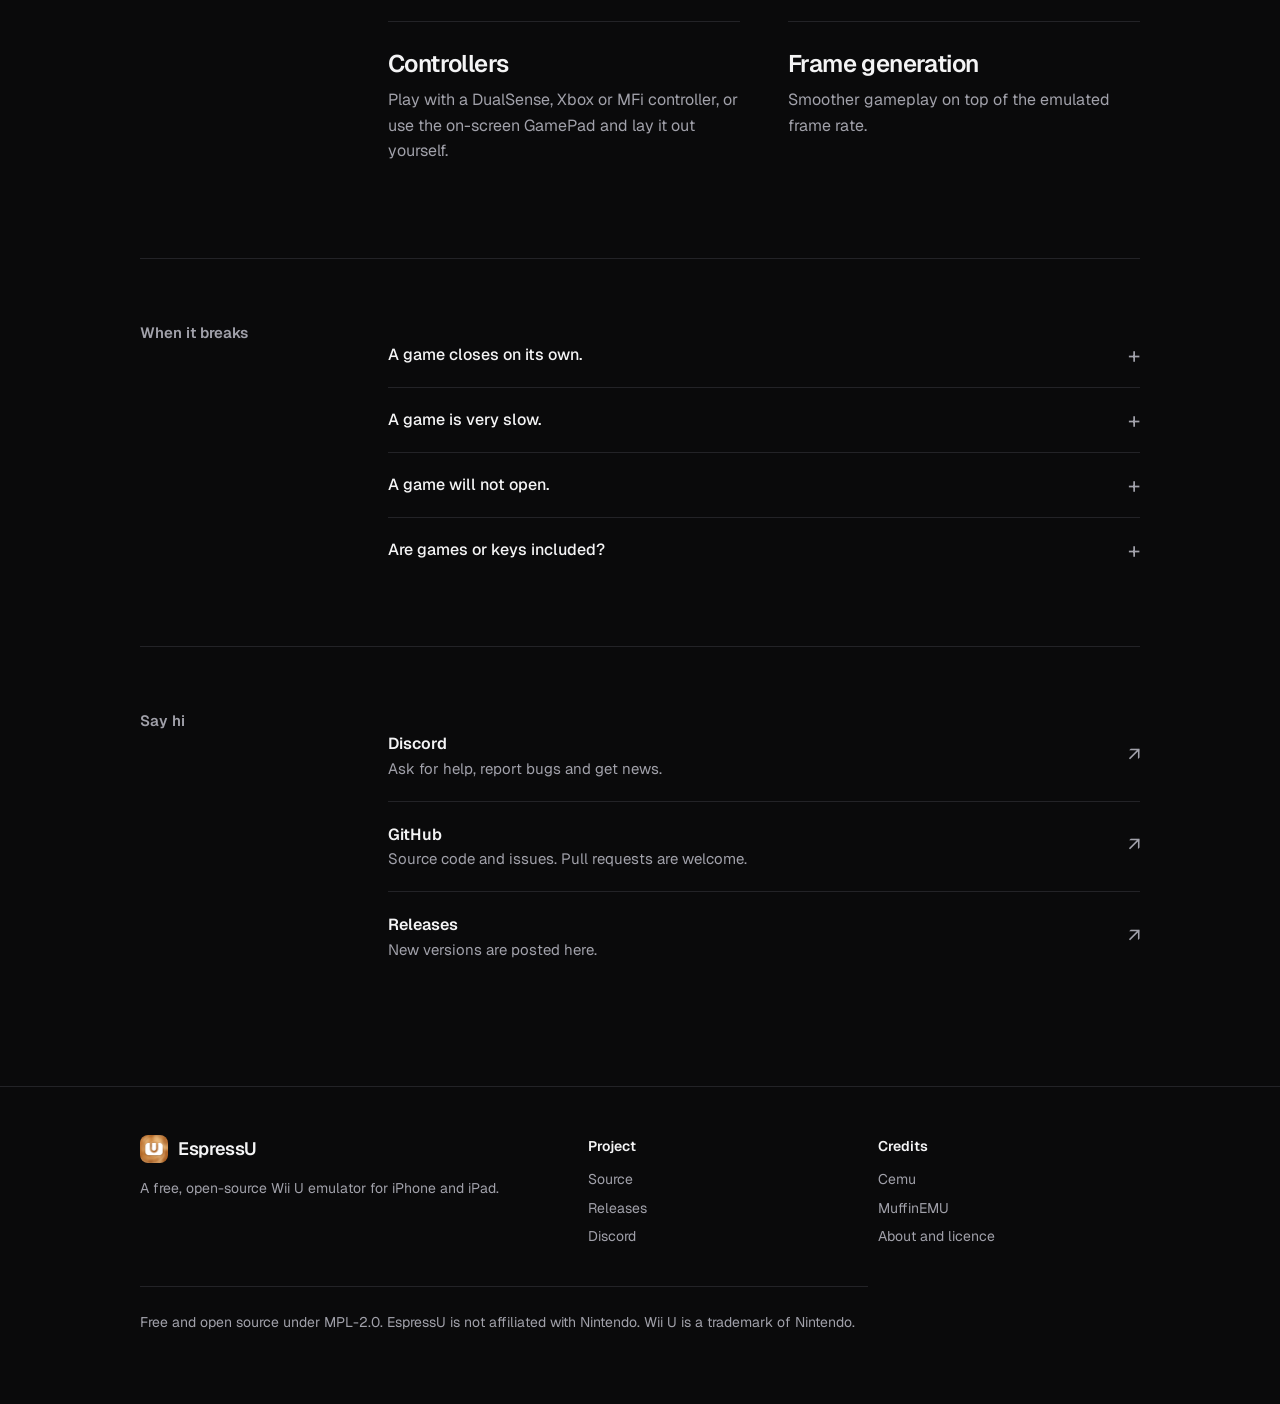
==== commit cf1f586b: "Mention Frame Gen as a feature" ====
--- a/index.html
+++ b/index.html
@@ -32,7 +32,7 @@
   <div class="art"><img src="assets/icon.png" alt="EspressU app icon"></div>
 </div>
 <section class="sec" id="install"><h2>Get it running</h2><div class="sec-body"><p class="intro" style="margin-bottom:24px">You need an iPhone or iPad on iOS or iPadOS 17.4 or later, with Developer Mode turned on.</p><ol class="steps"><li><span class="n">1</span><div><h3>Download the IPA</h3><p>Get it from the Releases page. The file is unsigned, so it needs to be signed before it installs.</p></div><div class="act"><a class="mini dl" href="https://github.com/EspressU/EspressU-Emu/releases">Download</a></div></li><li><span class="n">2</span><div><h3>Install it with SideInstaller</h3><p>SideInstaller signs the app right on your device, so you do not need a computer. It also includes the higher memory limit that most games need.</p></div><div class="act"><a class="mini" href="https://sideinstaller.net/">SideInstaller</a></div></li><li><span class="n">3</span><div><h3>Set up JIT</h3><p>Open Settings, then JIT. Import your pairing file and connect LocalDevVPN. After that JIT starts by itself when you launch a game.</p></div><div class="act"></div></li><li><span class="n">4</span><div><h3>Add your games</h3><p>Use the Add button in the library. You can load .wua files, decrypted folders, or encrypted games with your own keys.txt.</p></div><div class="act"></div></li></ol><ol class="steps alt-src"><li><span class="n"><img src="assets/flekstore.png" alt="" width="28" height="28"></span><div><h3>Get it from FlekSt0re</h3><p>Optional, but it is a simpler way to install.</p></div><div class="act"><a class="mini flek" href="https://flekstore.com/espressu">Download with FlekSt0re</a></div></li></ol></div></section>
-<section class="sec" id="features"><h2>What you get</h2><div class="sec-body"><dl class="rows"><div><dt>Metal renderer</dt><dd>Graphics run on Apple's Metal. A persistent shader cache means games compile fewer shaders the next time you play.</dd></div><div><dt>Built-in JIT</dt><dd>An ARM64 recompiler for iOS 17.4 and later. Without JIT only the much slower interpreter runs.</dd></div><div><dt>Controllers</dt><dd>Play with a DualSense, Xbox or MFi controller, or use the on-screen GamePad and lay it out yourself.</dd></div><div><dt>Updates and DLC</dt><dd>Import updates and DLC for your games, and use graphic packs for the ones that have them.</dd></div></dl></div></section>
+<section class="sec" id="features"><h2>What you get</h2><div class="sec-body"><dl class="rows"><div><dt>Metal renderer</dt><dd>Graphics run on Apple's Metal. A persistent shader cache means games compile fewer shaders the next time you play.</dd></div><div><dt>Built-in JIT</dt><dd>An ARM64 recompiler for iOS 17.4 and later. Without JIT only the much slower interpreter runs.</dd></div><div><dt>Controllers</dt><dd>Play with a DualSense, Xbox or MFi controller, or use the on-screen GamePad and lay it out yourself.</dd></div><div><dt>Frame generation</dt><dd>Smoother gameplay on top of the emulated frame rate.</dd></div></dl></div></section>
 <section class="sec" id="faq"><h2>When it breaks</h2><div class="sec-body"><details><summary>A game closes on its own.</summary><p>It most likely ran out of memory. Install EspressU with SideInstaller, which raises the limit.</p></details><details><summary>A game is very slow.</summary><p>JIT is probably off. Check that LocalDevVPN is connected and that the pairing file is imported.</p></details><details><summary>A game will not open.</summary><p>Encrypted games need your own keys.txt. Games can also be .wua files or decrypted folders.</p></details><details><summary>Are games or keys included?</summary><p>No. You need your own dumps from your own Wii U.</p></details></div></section>
 <section class="sec" id="community"><h2>Say hi</h2><div class="sec-body"><ul class="links"><li><a href="https://discord.gg/HPRJGXTEt8"><span><b>Discord</b><small>Ask for help, report bugs and get news.</small></span><i aria-hidden="true">&nearr;</i></a></li><li><a href="https://github.com/EspressU/EspressU-Emu"><span><b>GitHub</b><small>Source code and issues. Pull requests are welcome.</small></span><i aria-hidden="true">&nearr;</i></a></li><li><a href="https://github.com/EspressU/EspressU-Emu/releases"><span><b>Releases</b><small>New versions are posted here.</small></span><i aria-hidden="true">&nearr;</i></a></li></ul></div></section>
 </main>
